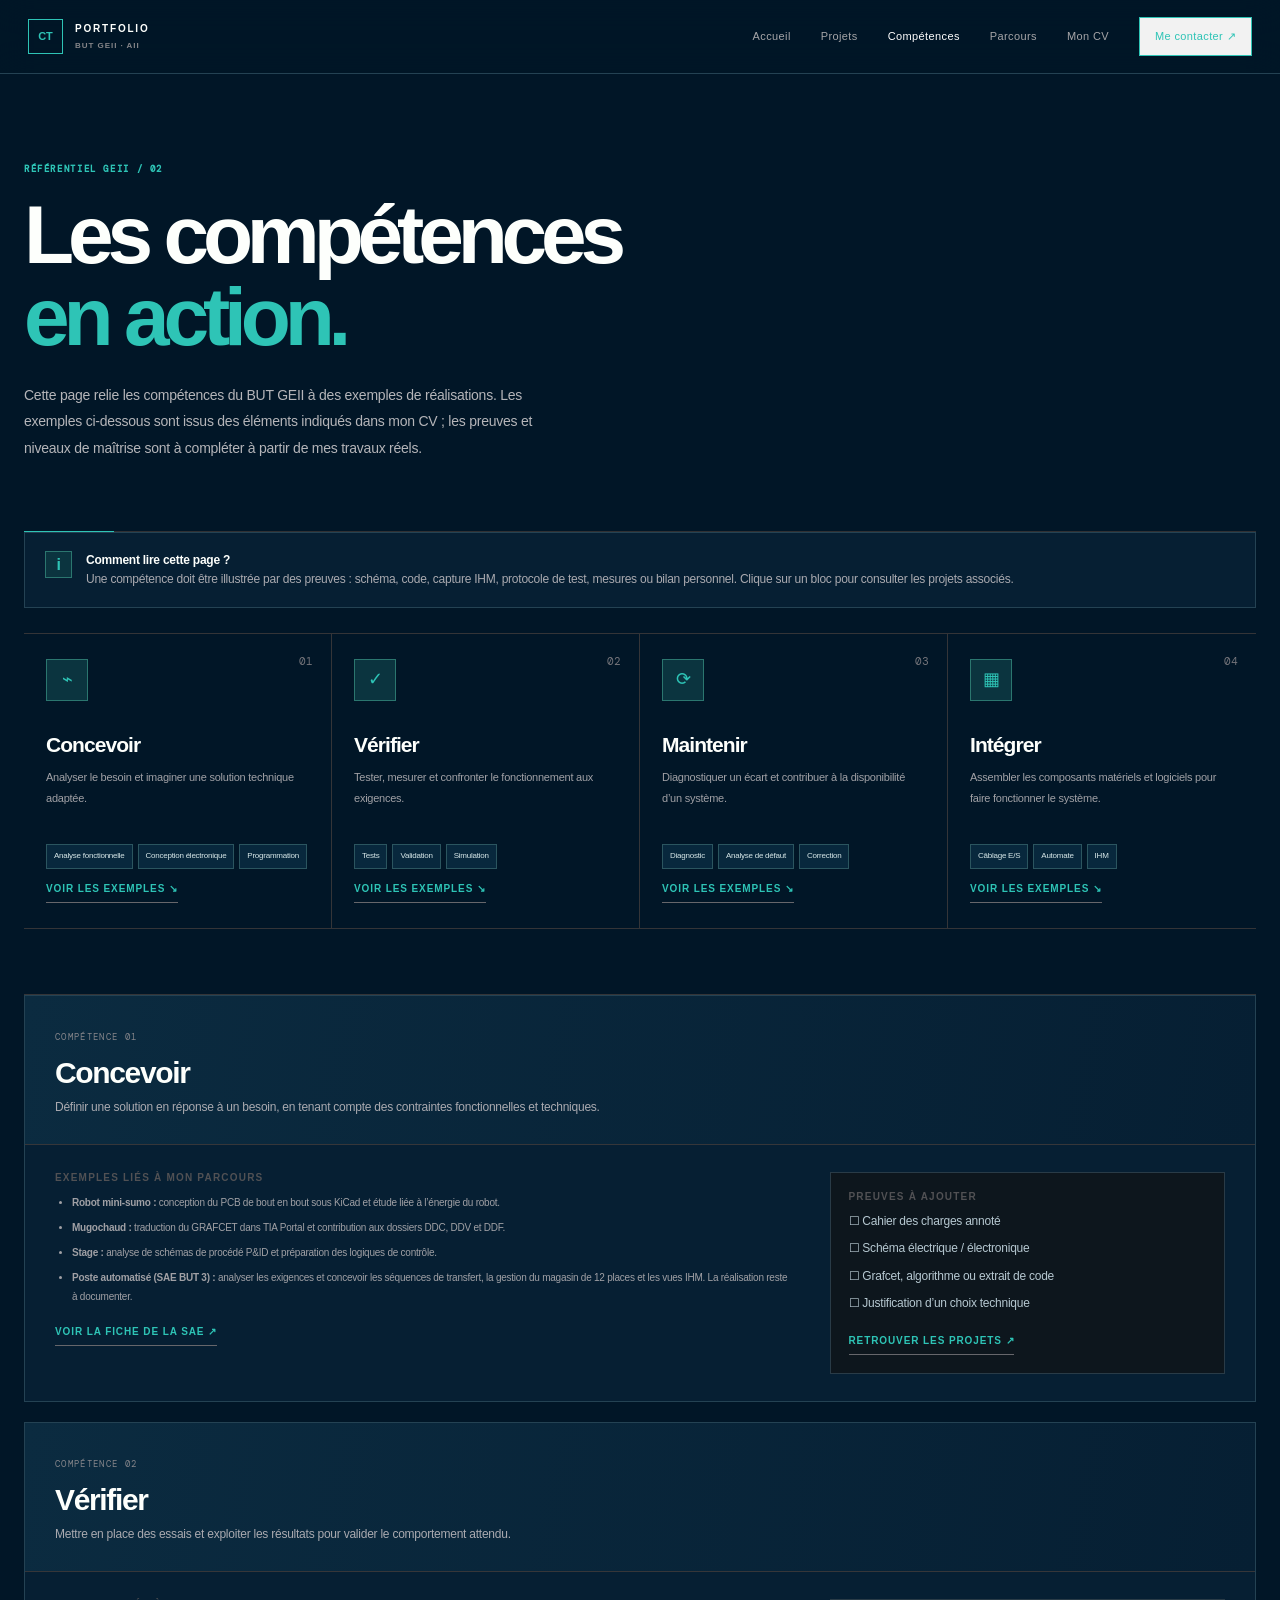
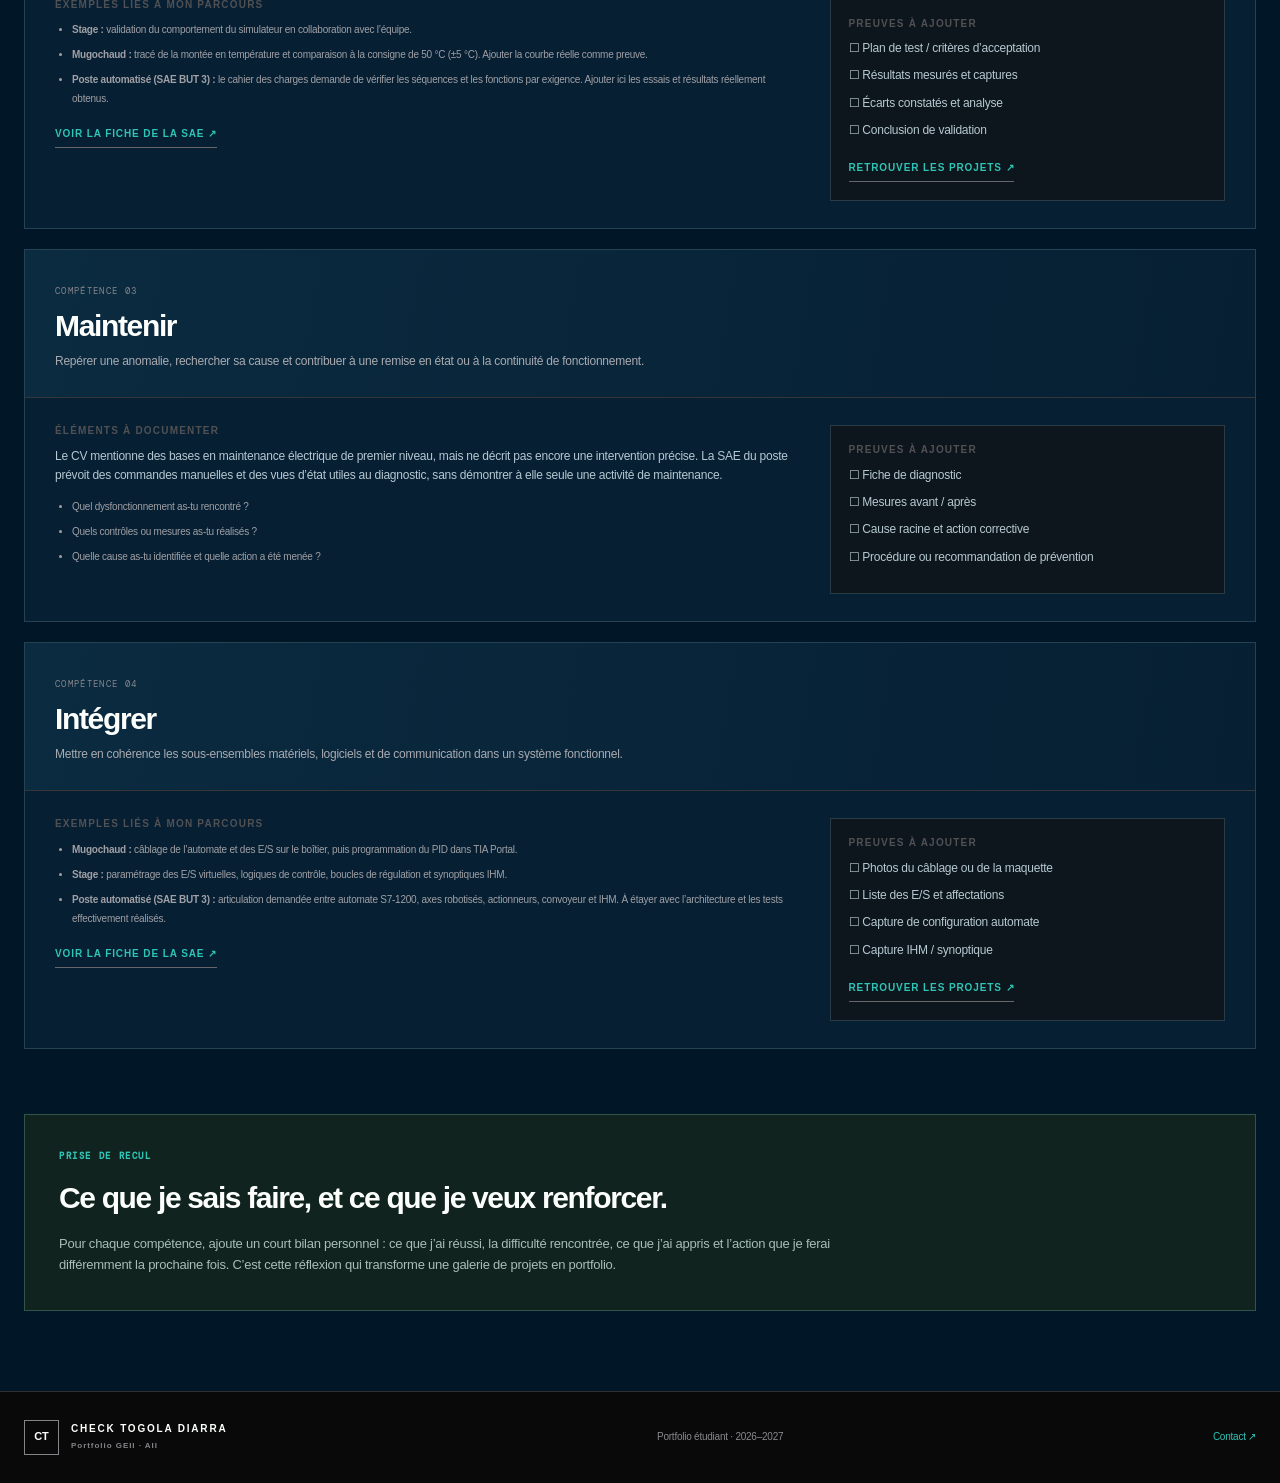
==== competences.html @ 46f139a8 "Add files via upload" ====
<!doctype html>
<html lang="fr">
<head><meta charset="utf-8"><meta name="viewport" content="width=device-width, initial-scale=1"><meta name="description" content="Compétences GEII : concevoir, vérifier, maintenir et intégrer."><title>Compétences — Check Togola Diarra</title><link rel="stylesheet" href="css/style.css"></head>
<body><a class="skip-link" href="#main-content">Aller au contenu</a>
<header class="site-header"><a class="brand" href="index.html"><span class="brand-mark">CT</span><span>PORTFOLIO<span class="brand-sub">BUT GEII · AII</span></span></a><button class="menu-toggle" aria-label="Ouvrir le menu" aria-expanded="false">☰</button><nav class="nav"><a href="index.html">Accueil</a><a href="projets.html">Projets</a><a class="active" href="competences.html">Compétences</a><a href="parcours.html">Parcours</a><a href="cv.html">Mon CV</a><a href="contact.html" class="nav-cta">Me contacter ↗</a></nav></header>
<main id="main-content">
<section class="page-hero container"><p class="eyebrow">Référentiel GEII / 02</p><h1>Les compétences<br><span class="accent">en action.</span></h1><p class="hero-lead narrow">Cette page relie les compétences du BUT GEII à des exemples de réalisations. Les exemples ci-dessous sont issus des éléments indiqués dans mon CV ; les preuves et niveaux de maîtrise sont à compléter à partir de mes travaux réels.</p></section>
<section class="container competence-intro"><div class="note-card"><span class="note-icon">i</span><p><strong>Comment lire cette page ?</strong><br>Une compétence doit être illustrée par des preuves : schéma, code, capture IHM, protocole de test, mesures ou bilan personnel. Clique sur un bloc pour consulter les projets associés.</p></div></section>
<section class="container competence-grid">
  <a class="competence-card" href="#concevoir"><div class="competence-number">01</div><div class="competence-symbol">⌁</div><h2>Concevoir</h2><p>Analyser le besoin et imaginer une solution technique adaptée.</p><div class="competence-tags"><span>Analyse fonctionnelle</span><span>Conception électronique</span><span>Programmation</span></div><span class="card-link">Voir les exemples ↘</span></a>
  <a class="competence-card" href="#verifier"><div class="competence-number">02</div><div class="competence-symbol">✓</div><h2>Vérifier</h2><p>Tester, mesurer et confronter le fonctionnement aux exigences.</p><div class="competence-tags"><span>Tests</span><span>Validation</span><span>Simulation</span></div><span class="card-link">Voir les exemples ↘</span></a>
  <a class="competence-card" href="#maintenir"><div class="competence-number">03</div><div class="competence-symbol">⟳</div><h2>Maintenir</h2><p>Diagnostiquer un écart et contribuer à la disponibilité d’un système.</p><div class="competence-tags"><span>Diagnostic</span><span>Analyse de défaut</span><span>Correction</span></div><span class="card-link">Voir les exemples ↘</span></a>
  <a class="competence-card" href="#integrer"><div class="competence-number">04</div><div class="competence-symbol">▦</div><h2>Intégrer</h2><p>Assembler les composants matériels et logiciels pour faire fonctionner le système.</p><div class="competence-tags"><span>Câblage E/S</span><span>Automate</span><span>IHM</span></div><span class="card-link">Voir les exemples ↘</span></a>
</section>
<section class="container competency-details">
  <article class="competency-detail" id="concevoir"><div class="detail-head"><span class="detail-index">COMPÉTENCE 01</span><h2>Concevoir</h2><p>Définir une solution en réponse à un besoin, en tenant compte des contraintes fonctionnelles et techniques.</p></div><div class="detail-body"><div><h3>Exemples liés à mon parcours</h3><ul><li><strong>Robot mini-sumo :</strong> conception du PCB de bout en bout sous KiCad et étude liée à l’énergie du robot.</li><li><strong>Mugochaud :</strong> traduction du GRAFCET dans TIA Portal et contribution aux dossiers DDC, DDV et DDF.</li><li><strong>Stage :</strong> analyse de schémas de procédé P&amp;ID et préparation des logiques de contrôle.</li><li><strong>Poste automatisé (SAE BUT 3) :</strong> analyser les exigences et concevoir les séquences de transfert, la gestion du magasin de 12 places et les vues IHM. La réalisation reste à documenter.</li></ul><a href="projet-poste-chargement.html" class="text-link">Voir la fiche de la SAE ↗</a></div><div class="evidence-box"><h3>Preuves à ajouter</h3><p>☐ Cahier des charges annoté</p><p>☐ Schéma électrique / électronique</p><p>☐ Grafcet, algorithme ou extrait de code</p><p>☐ Justification d’un choix technique</p><a href="projets.html" class="text-link">Retrouver les projets ↗</a></div></div></article>
  <article class="competency-detail" id="verifier"><div class="detail-head"><span class="detail-index">COMPÉTENCE 02</span><h2>Vérifier</h2><p>Mettre en place des essais et exploiter les résultats pour valider le comportement attendu.</p></div><div class="detail-body"><div><h3>Exemples liés à mon parcours</h3><ul><li><strong>Stage :</strong> validation du comportement du simulateur en collaboration avec l’équipe.</li><li><strong>Mugochaud :</strong> tracé de la montée en température et comparaison à la consigne de 50 °C (±5 °C). Ajouter la courbe réelle comme preuve.</li><li><strong>Poste automatisé (SAE BUT 3) :</strong> le cahier des charges demande de vérifier les séquences et les fonctions par exigence. Ajouter ici les essais et résultats réellement obtenus.</li></ul><a href="projet-poste-chargement.html" class="text-link">Voir la fiche de la SAE ↗</a></div><div class="evidence-box"><h3>Preuves à ajouter</h3><p>☐ Plan de test / critères d’acceptation</p><p>☐ Résultats mesurés et captures</p><p>☐ Écarts constatés et analyse</p><p>☐ Conclusion de validation</p><a href="projets.html" class="text-link">Retrouver les projets ↗</a></div></div></article>
  <article class="competency-detail" id="maintenir"><div class="detail-head"><span class="detail-index">COMPÉTENCE 03</span><h2>Maintenir</h2><p>Repérer une anomalie, rechercher sa cause et contribuer à une remise en état ou à la continuité de fonctionnement.</p></div><div class="detail-body"><div><h3>Éléments à documenter</h3><p>Le CV mentionne des bases en maintenance électrique de premier niveau, mais ne décrit pas encore une intervention précise. La SAE du poste prévoit des commandes manuelles et des vues d’état utiles au diagnostic, sans démontrer à elle seule une activité de maintenance.</p><ul><li>Quel dysfonctionnement as-tu rencontré ?</li><li>Quels contrôles ou mesures as-tu réalisés ?</li><li>Quelle cause as-tu identifiée et quelle action a été menée ?</li></ul></div><div class="evidence-box"><h3>Preuves à ajouter</h3><p>☐ Fiche de diagnostic</p><p>☐ Mesures avant / après</p><p>☐ Cause racine et action corrective</p><p>☐ Procédure ou recommandation de prévention</p></div></div></article>
  <article class="competency-detail" id="integrer"><div class="detail-head"><span class="detail-index">COMPÉTENCE 04</span><h2>Intégrer</h2><p>Mettre en cohérence les sous-ensembles matériels, logiciels et de communication dans un système fonctionnel.</p></div><div class="detail-body"><div><h3>Exemples liés à mon parcours</h3><ul><li><strong>Mugochaud :</strong> câblage de l’automate et des E/S sur le boîtier, puis programmation du PID dans TIA Portal.</li><li><strong>Stage :</strong> paramétrage des E/S virtuelles, logiques de contrôle, boucles de régulation et synoptiques IHM.</li><li><strong>Poste automatisé (SAE BUT 3) :</strong> articulation demandée entre automate S7-1200, axes robotisés, actionneurs, convoyeur et IHM. À étayer avec l’architecture et les tests effectivement réalisés.</li></ul><a href="projet-poste-chargement.html" class="text-link">Voir la fiche de la SAE ↗</a></div><div class="evidence-box"><h3>Preuves à ajouter</h3><p>☐ Photos du câblage ou de la maquette</p><p>☐ Liste des E/S et affectations</p><p>☐ Capture de configuration automate</p><p>☐ Capture IHM / synoptique</p><a href="projets.html" class="text-link">Retrouver les projets ↗</a></div></div></article>
</section>
<section class="container reflection-panel"><p class="eyebrow">Prise de recul</p><h2>Ce que je sais faire, et ce que je veux renforcer.</h2><p>Pour chaque compétence, ajoute un court bilan personnel : ce que j’ai réussi, la difficulté rencontrée, ce que j’ai appris et l’action que je ferai différemment la prochaine fois. C’est cette réflexion qui transforme une galerie de projets en portfolio.</p></section>
</main><footer class="site-footer"><div class="container footer-inner"><a class="brand footer-brand" href="index.html"><span class="brand-mark">CT</span><span>CHECK TOGOLA DIARRA<span class="brand-sub">Portfolio GEII · AII</span></span></a><p>Portfolio étudiant · 2026–2027</p><a href="contact.html">Contact ↗</a></div></footer><script src="js/main.js"></script>
</body></html>
---- css/style.css ----
@import url('https://fonts.googleapis.com/css2?family=DM+Mono:wght@400;500&family=Manrope:wght@400;500;600;700;800&display=swap');
:root{--bg:#0b1118;--panel:#111b25;--panel2:#15222e;--text:#edf3f7;--muted:#9aabb8;--line:#253543;--accent:#7df0c5;--blue:#7db8ff;--max:1160px;--radius:18px}
*{box-sizing:border-box}html{scroll-behavior:smooth;scroll-padding-top:100px}body{margin:0;background:var(--bg);color:var(--text);font-family:Manrope,Arial,sans-serif;line-height:1.65}a{color:inherit;text-decoration:none}img{max-width:100%;display:block}p{margin-top:0}.container{width:min(var(--max),calc(100% - 48px));margin-inline:auto}.site-header{height:82px;padding:0 max(24px,calc((100% - var(--max))/2));display:flex;align-items:center;justify-content:space-between;border-bottom:1px solid rgba(157,184,202,.14);position:sticky;top:0;background:rgba(11,17,24,.9);backdrop-filter:blur(18px);z-index:10}.brand{display:flex;gap:11px;align-items:center;font-size:12px;letter-spacing:.15em;font-weight:800}.brand-mark{display:grid;place-items:center;width:39px;height:39px;border:1px solid var(--accent);color:var(--accent);font-size:13px;letter-spacing:0;border-radius:10px}.brand-sub{display:block;font-size:9px;color:var(--muted);letter-spacing:.1em;margin-top:3px;font-weight:600}.nav{display:flex;align-items:center;gap:28px;font-size:12px;color:var(--muted);font-weight:700}.nav a{transition:color .2s}.nav a:hover,.nav a.active{color:var(--text)}.nav .nav-cta{color:var(--accent);border:1px solid #326b5a;padding:10px 14px;border-radius:8px}.menu-toggle{display:none;background:none;border:1px solid var(--line);color:var(--text);font-size:22px;border-radius:8px;padding:5px 10px}.hero{display:grid;grid-template-columns:1.08fr .92fr;gap:60px;align-items:center;padding-top:100px;padding-bottom:100px;min-height:610px}.eyebrow{font-family:'DM Mono',monospace;color:var(--accent);font-size:10px;text-transform:uppercase;letter-spacing:.14em;margin:0 0 18px}.status-dot{display:inline-block;width:7px;height:7px;background:var(--accent);border-radius:50%;margin-right:8px;box-shadow:0 0 12px #7df0c588}h1,h2,h3,h4{line-height:1.16;margin-top:0;letter-spacing:-.04em}h1{font-size:clamp(42px,5.6vw,70px);font-weight:800;letter-spacing:-.065em;margin-bottom:25px}h2{font-size:clamp(28px,3vw,42px);margin-bottom:18px}h3{font-size:22px;margin-bottom:12px}.accent{color:var(--accent)}.hero-lead{font-size:15px;line-height:1.9;color:#b4c2cc;max-width:590px}.hero-actions{display:flex;gap:12px;flex-wrap:wrap;margin:30px 0 43px}.button{display:inline-flex;align-items:center;gap:20px;padding:13px 17px;border-radius:8px;font-size:12px;font-weight:800;transition:transform .2s,background .2s}.button:hover{transform:translateY(-2px)}.button-primary{background:var(--accent);color:#0a1714}.button-primary:hover{background:#a0f8d8}.button-quiet{border:1px solid var(--line);color:var(--text)}.hero-facts{display:flex;gap:35px}.hero-facts div{display:flex;flex-direction:column;gap:4px}.hero-facts strong{font-size:13px}.hero-facts span{font-size:10px;color:var(--muted)}.hero-visual{height:400px;position:relative;display:grid;place-items:center;isolation:isolate}.visual-grid{position:absolute;inset:0;background-image:linear-gradient(#28405250 1px,transparent 1px),linear-gradient(90deg,#28405250 1px,transparent 1px);background-size:28px 28px;mask-image:radial-gradient(ellipse,black 20%,transparent 72%);z-index:-2}.terminal-card{width:min(370px,90%);background:#0d161e;border:1px solid #344a57;border-radius:13px;box-shadow:0 25px 70px #0008;overflow:hidden;transform:rotate(-3deg)}.terminal-top{height:42px;border-bottom:1px solid #263742;display:flex;align-items:center;gap:6px;padding:0 14px}.terminal-top>span{width:7px;height:7px;border-radius:50%;background:#526472}.terminal-top>span:first-child{background:#f18c84}.terminal-top>span:nth-child(2){background:#e7c66f}.terminal-top>span:nth-child(3){background:#7df0c5}.terminal-top small{margin-left:auto;font:10px 'DM Mono',monospace;color:#8497a5}.terminal-body{padding:23px 24px;font:12px 'DM Mono',monospace;color:#c4d2db}.terminal-body p{margin:0 0 15px}.terminal-muted{color:#5e7788}.terminal-green{color:var(--accent)}.terminal-blue{color:var(--blue)}.terminal-line{display:flex;justify-content:space-between;border-top:1px solid #22323e;padding-top:12px;margin-top:13px;color:#8093a1}.terminal-line strong{color:#e6f1f5}.terminal-progress{height:4px;background:#25333c;margin-top:18px;border-radius:10px;overflow:hidden}.terminal-progress i{display:block;width:73%;height:100%;background:var(--accent)}.floating-chip{position:absolute;background:#14232d;border:1px solid #355160;padding:10px 14px;border-radius:9px;font-size:11px;font-weight:800;box-shadow:0 10px 35px #0005}.chip-one{left:0;top:90px;color:var(--accent)}.chip-two{right:-10px;bottom:78px;color:var(--blue)}.hero-orbit{position:absolute;border:1px solid #24423f;border-radius:50%;z-index:-1}.orbit-one{width:350px;height:350px}.orbit-two{width:420px;height:420px;border-color:#1a2d3c}.section{padding-top:50px;padding-bottom:100px}.section-heading{display:flex;justify-content:space-between;gap:50px;align-items:end;margin-bottom:35px}.section-heading h2{max-width:580px;margin-bottom:0}.section-heading>p{max-width:340px;font-size:13px;color:var(--muted);margin-bottom:3px}.feature-grid{display:grid;grid-template-columns:repeat(3,1fr);gap:16px}.feature-card,.competence-card{display:block;background:var(--panel);border:1px solid var(--line);border-radius:var(--radius);padding:27px;transition:transform .25s,border-color .25s}.feature-card:hover,.competence-card:hover{transform:translateY(-5px);border-color:#4a8978}.feature-icon,.competence-symbol{width:45px;height:45px;border-radius:12px;display:grid;place-items:center;background:#17332f;color:var(--accent);font-size:22px;margin-bottom:26px}.card-index,.detail-index{font:10px 'DM Mono',monospace;letter-spacing:.1em;color:#7d919f}.feature-card h3{margin:13px 0 10px}.feature-card p,.competence-card p{font-size:12px;color:var(--muted);min-height:62px}.card-link,.text-link{display:inline-block;color:var(--accent);font-size:11px;font-weight:800;margin-top:12px}.statement-band{border-block:1px solid var(--line);background:linear-gradient(110deg,#101d25,#0d171e);padding:70px 0}.statement-inner h2{font-size:clamp(28px,4vw,46px)}.statement-inner>p:last-child{max-width:610px;color:var(--muted);font-size:13px}.site-footer{border-top:1px solid var(--line);padding:25px 0}.footer-inner{display:flex;align-items:center;justify-content:space-between;gap:20px}.footer-inner>p,.footer-inner>a:last-child{font-size:11px;color:var(--muted);margin:0}.footer-inner>a:last-child{color:var(--accent)}.page-hero{padding-top:80px;padding-bottom:55px}.page-hero h1{font-size:clamp(44px,6vw,68px)}.narrow{max-width:710px}.project-list{display:grid;gap:20px;padding-bottom:80px}.project-card{display:grid;grid-template-columns:.8fr 1.2fr;background:var(--panel);border:1px solid var(--line);border-radius:var(--radius);overflow:hidden}.project-image{min-height:330px;position:relative;display:grid;place-items:center;overflow:hidden;background:#12212a}.project-image img{width:100%;height:100%;position:absolute;inset:0;object-fit:cover;opacity:.95}.image-label{position:absolute;bottom:18px;left:18px;background:#0b1118dd;border:1px solid #415461;border-radius:6px;padding:7px 10px;font:9px 'DM Mono',monospace;letter-spacing:.08em}.project-content{padding:29px 32px}.project-meta{display:flex;gap:7px;flex-wrap:wrap;margin-bottom:16px}.tag,.skill-pills span{border:1px solid #30434f;color:#a9bac5;border-radius:5px;padding:5px 8px;font-size:9px}.project-content h2{font-size:28px;margin-bottom:12px}.project-intro{font-size:12px;color:#b4c2cc;line-height:1.8}.project-columns{display:grid;grid-template-columns:1fr 1fr;gap:22px;margin-top:22px}.project-columns h4,.evidence-box h3,.detail-body h3{font-size:12px;letter-spacing:0;margin-bottom:10px}.project-columns ul,.detail-body ul{padding-left:17px;margin:0;color:var(--muted);font-size:11px;line-height:1.9}.project-footer{display:flex;align-items:center;justify-content:space-between;gap:15px;border-top:1px solid var(--line);padding-top:17px;margin-top:20px}.skill-pills{display:flex;gap:5px;flex-wrap:wrap}.skill-pills span{color:var(--accent);border-color:#2d5e51}.small-note{font-size:10px;color:#7f929e;margin-top:13px}.add-project{display:flex;align-items:center;justify-content:space-between;gap:25px;padding:32px;margin-bottom:80px;background:#101e27;border:1px solid var(--line);border-radius:var(--radius)}.add-project h2{font-size:25px;margin-bottom:9px}.add-project p:last-child{font-size:12px;color:var(--muted);max-width:580px;margin:0}.competence-intro{padding-bottom:25px}.note-card{display:flex;gap:14px;align-items:flex-start;background:#101d25;border:1px solid #29423f;border-radius:12px;padding:18px 20px}.note-icon{display:grid;place-items:center;flex:0 0 27px;height:27px;border-radius:50%;background:#1b3832;color:var(--accent);font-weight:800}.note-card p{font-size:12px;color:var(--muted);margin:0}.note-card strong{color:var(--text)}.competence-grid{display:grid;grid-template-columns:repeat(4,1fr);gap:13px;padding-bottom:65px}.competence-card{position:relative;padding:22px}.competence-number{position:absolute;right:18px;top:20px;color:#526674;font:11px 'DM Mono',monospace}.competence-symbol{font-size:24px;margin-bottom:20px}.competence-card h2{font-size:23px;margin-bottom:10px}.competence-card p{min-height:76px}.competence-tags{display:flex;flex-wrap:wrap;gap:5px}.competence-tags span{font-size:9px;color:#a8b9c4;background:#1a2933;padding:5px 7px;border-radius:4px}.competency-details{display:grid;gap:18px;padding-bottom:65px}.competency-detail{border:1px solid var(--line);background:var(--panel);border-radius:var(--radius);overflow:hidden}.detail-head{padding:26px 30px;border-bottom:1px solid var(--line);background:linear-gradient(100deg,#14242d,#111b25)}.detail-head h2{font-size:30px;margin:8px 0}.detail-head p{font-size:12px;color:var(--muted);margin:0;max-width:680px}.detail-body{padding:27px 30px;display:grid;grid-template-columns:1.3fr .7fr;gap:40px}.detail-body>div>p{font-size:12px;color:var(--muted)}.detail-body li{margin-bottom:6px}.evidence-box{background:#0d161d;border:1px solid #293b47;border-radius:10px;padding:18px}.evidence-box p{font-size:11px;color:var(--muted);margin:8px 0}.reflection-panel{border:1px solid #315448;background:#10231f;border-radius:var(--radius);padding:34px;margin-bottom:80px}.reflection-panel h2{font-size:30px}.reflection-panel p:last-child{color:#a9bdb7;font-size:13px;max-width:800px;margin:0}.timeline-section{padding:10px 0 90px}.timeline{border-left:1px solid #335449;margin:25px 0 0 8px;padding-left:28px;display:grid;gap:32px}.timeline-item{position:relative;display:grid;grid-template-columns:150px 1fr;gap:25px}.timeline-item:before{content:'';position:absolute;left:-34px;top:6px;width:10px;height:10px;border-radius:50%;background:var(--accent);box-shadow:0 0 0 5px #15342d}.timeline-date{font:11px 'DM Mono',monospace;color:var(--accent)}.timeline-item h2{font-size:20px;margin-bottom:8px}.timeline-item p{font-size:12px;color:#b4c2cc;margin-bottom:5px}.timeline-item .muted{color:var(--muted)}.section-tint{background:#0f1921;border-block:1px solid var(--line);padding:70px 0}.experience-grid{display:grid;grid-template-columns:1.3fr .7fr;gap:20px}.experience-main,.experience-side{border:1px solid var(--line);background:var(--panel);border-radius:var(--radius);padding:27px}.experience-main h3,.experience-side h3{font-size:18px}.check-list{list-style:none;padding:0;margin:0}.check-list li{position:relative;padding-left:23px;margin:13px 0;color:var(--muted);font-size:12px}.check-list li:before{content:'✓';position:absolute;left:0;color:var(--accent)}.big-mark{font-size:38px;font-weight:800;color:var(--accent);letter-spacing:-.07em}.experience-side p{font-size:12px;color:var(--muted)}.tools-section{padding-top:75px;padding-bottom:90px}.tools-section h2{margin-bottom:30px}.tool-grid{display:grid;grid-template-columns:repeat(4,1fr);gap:12px}.tool-grid>div{border:1px solid var(--line);background:var(--panel);border-radius:12px;padding:20px}.tool-grid h3{font-size:14px}.tool-grid p{font-size:11px;color:var(--muted);margin:0}.language-row{display:flex;flex-wrap:wrap;gap:24px;border-top:1px solid var(--line);margin-top:30px;padding-top:20px;font-size:11px;color:var(--muted)}.language-row b{color:var(--text)}.contact-layout{display:grid;grid-template-columns:1fr 1fr;gap:20px;padding-bottom:100px}.contact-card,.contact-note{background:var(--panel);border:1px solid var(--line);border-radius:var(--radius);padding:30px}.contact-card h2,.contact-note h2{font-size:28px}.contact-line{display:flex;align-items:center;gap:15px;border-top:1px solid var(--line);padding:18px 0}.contact-line>span{width:36px;height:36px;display:grid;place-items:center;background:#19352f;border-radius:9px;color:var(--accent)}.contact-line div{display:flex;flex-direction:column;gap:4px;flex:1}.contact-line small{font-size:10px;color:var(--muted)}.contact-line strong{font-size:12px;overflow-wrap:anywhere}.contact-line>b{color:var(--accent)}.contact-note{background:linear-gradient(140deg,#132b28,#111b25)}.contact-note>p{font-size:12px;color:var(--muted)}.contact-note .button{margin-top:16px}
@media(max-width:900px){.hero{gap:25px}.competence-grid{grid-template-columns:repeat(2,1fr)}.project-card{grid-template-columns:1fr}.project-image{min-height:270px}.project-image img{position:absolute}.project-content{padding:25px}.tool-grid{grid-template-columns:repeat(2,1fr)}.nav{gap:16px}.detail-body{gap:20px}}
@media(max-width:650px){.container{width:min(100% - 32px,var(--max))}.site-header{height:70px;padding:0 16px}.menu-toggle{display:block}.nav{display:none;position:absolute;left:0;right:0;top:69px;padding:20px 16px;background:#0c141c;border-bottom:1px solid var(--line);flex-direction:column;align-items:stretch;gap:0}.nav.open{display:flex}.nav a{padding:13px 5px}.nav .nav-cta{margin-top:8px;text-align:center}.hero{grid-template-columns:1fr;padding-top:65px;padding-bottom:65px;gap:15px}.hero-visual{height:330px;margin-top:10px}.hero-facts{gap:20px;flex-wrap:wrap}.hero-facts strong{font-size:12px}.hero-facts span{font-size:9px}.section{padding-top:25px;padding-bottom:65px}.section-heading{display:block}.section-heading>p{margin-top:18px}.feature-grid{grid-template-columns:1fr}.feature-card p{min-height:0}.statement-band{padding:50px 0}.page-hero{padding-top:60px;padding-bottom:35px}.project-columns,.detail-body,.experience-grid,.contact-layout{grid-template-columns:1fr}.project-columns{gap:16px}.project-footer{align-items:flex-start;flex-direction:column}.add-project{align-items:flex-start;flex-direction:column;padding:24px;margin-bottom:55px}.competence-grid{grid-template-columns:1fr 1fr;gap:9px}.competence-card{padding:16px}.competence-card h2{font-size:20px}.competence-card p{font-size:11px;min-height:100px}.competence-tags span{font-size:8px}.detail-head,.detail-body{padding:22px}.timeline-item{grid-template-columns:1fr;gap:8px}.timeline{padding-left:22px}.timeline-item:before{left:-28px}.tool-grid{grid-template-columns:1fr 1fr}.footer-inner{align-items:flex-start;flex-wrap:wrap}.footer-inner>p{order:3;width:100%}.contact-card,.contact-note{padding:23px}}
@media(max-width:390px){.competence-grid,.tool-grid{grid-template-columns:1fr}.competence-card p{min-height:0}.hero-actions{align-items:stretch;flex-direction:column}.hero-actions .button{justify-content:space-between}.floating-chip{font-size:9px}.chip-two{right:0}.hero-orbit.orbit-two{width:340px;height:340px}}

.detail-layout{display:grid;grid-template-columns:minmax(0,1fr) 280px;gap:25px;padding-bottom:90px;align-items:start}.detail-cover{border:1px solid var(--line);border-radius:var(--radius);overflow:hidden;background:#12212a;margin-bottom:24px}.detail-cover img{width:100%;max-height:380px;object-fit:cover}.detail-section{padding:26px 0;border-bottom:1px solid var(--line)}.detail-section h2{font-size:24px}.detail-section p,.detail-section li{font-size:12px;color:var(--muted);line-height:1.9}.detail-section strong{color:var(--text)}.detail-section ol{padding-left:20px}.detail-aside{position:sticky;top:105px;background:var(--panel);border:1px solid var(--line);border-radius:var(--radius);padding:23px}.detail-aside h3{font-size:20px}.detail-aside>p:not(.eyebrow){font-size:11px;color:var(--muted)}.aside-line{border-top:1px solid var(--line);padding:13px 0;display:flex;flex-direction:column;gap:5px}.aside-line small{font-size:10px;color:var(--muted)}.aside-line strong{font-size:11px}.detail-aside .button{width:100%;justify-content:space-between;margin-top:14px}.evidence-gallery{display:grid;grid-template-columns:1fr 1fr;gap:12px}.evidence-gallery figure{margin:0;border:1px solid var(--line);border-radius:10px;overflow:hidden;background:#0d161d}.evidence-gallery img{width:100%;height:170px;object-fit:cover}.evidence-gallery figcaption{padding:10px;font-size:10px;color:var(--muted)}.evidence-placeholder{height:170px;display:grid;place-items:center;background:repeating-linear-gradient(135deg,#13222c,#13222c 10px,#172a35 10px,#172a35 20px);font:12px 'DM Mono',monospace;color:var(--accent)}.skill-detail-list{display:grid;gap:10px}.skill-detail-list>div{border:1px solid var(--line);border-radius:9px;padding:14px}.skill-detail-list b{font-size:12px;color:var(--accent)}.skill-detail-list p{margin:5px 0 0}.detail-section .evidence-gallery p{margin-bottom:0}
@media(max-width:800px){.detail-layout{grid-template-columns:1fr}.detail-aside{position:static;order:-1}.detail-aside .button{width:auto}.detail-cover img{max-height:280px}}
@media(max-width:500px){.evidence-gallery{grid-template-columns:1fr}.evidence-gallery img,.evidence-placeholder{height:190px}}

/* --- Direction artistique épurée, inspirée des interfaces Apple --- */
:root{--bg:#f5f5f7;--panel:#ffffff;--panel2:#f0f0f2;--text:#1d1d1f;--muted:#6e6e73;--line:#d2d2d7;--accent:#06c;--blue:#0071e3;--max:1120px;--radius:22px}
html{scroll-padding-top:86px}body{background:var(--bg);color:var(--text);font-family:-apple-system,BlinkMacSystemFont,"SF Pro Display","Segoe UI",sans-serif;line-height:1.55;letter-spacing:-.012em}::selection{background:#cce4ff;color:#1d1d1f}.site-header{height:68px;padding:0 max(24px,calc((100% - var(--max))/2));background:rgba(250,250,252,.82);border-bottom:1px solid rgba(0,0,0,.08);backdrop-filter:saturate(180%) blur(20px)}.brand{gap:10px;font-size:11px;letter-spacing:.04em}.brand-mark{width:34px;height:34px;border:0;border-radius:50%;background:#1d1d1f;color:#fff;font-size:11px}.brand-sub{font-size:9px;color:#6e6e73;letter-spacing:.02em}.nav{gap:26px;font-size:12px;color:#515154;font-weight:500}.nav a:hover,.nav a.active{color:#000}.nav .nav-cta{color:#fff;background:#0071e3;border:0;border-radius:999px;padding:9px 15px}.menu-toggle{border-color:#d2d2d7;color:#1d1d1f}.hero{min-height:620px;padding-top:90px;padding-bottom:85px;gap:42px}.eyebrow{font-family:inherit;color:#6e6e73;font-size:11px;font-weight:600;letter-spacing:.02em;text-transform:none}.status-dot{background:#30a46c;box-shadow:none}h1,h2,h3,h4{letter-spacing:-.045em}h1{font-size:clamp(44px,6vw,76px);font-weight:700;line-height:1.04;letter-spacing:-.065em}.accent{color:#0071e3}.hero-lead{font-size:17px;line-height:1.65;color:#515154}.button{border-radius:999px;padding:13px 19px;font-size:13px;font-weight:600}.button-primary{background:#0071e3;color:#fff}.button-primary:hover{background:#0077ed}.button-quiet{border:1px solid #d2d2d7;background:rgba(255,255,255,.6);color:#1d1d1f}.hero-facts{gap:30px}.hero-facts strong{font-size:14px}.hero-facts span{font-size:11px;color:#6e6e73}.hero-visual{height:390px}.visual-grid{opacity:.25;background-image:linear-gradient(#b8c5d5 1px,transparent 1px),linear-gradient(90deg,#b8c5d5 1px,transparent 1px)}.terminal-card{background:#fff;border:1px solid rgba(0,0,0,.08);border-radius:18px;box-shadow:0 24px 70px rgba(0,0,0,.10);transform:rotate(-2deg)}.terminal-top{border-color:#e5e5ea}.terminal-top>span{background:#c7c7cc}.terminal-top>span:first-child{background:#ff5f57}.terminal-top>span:nth-child(2){background:#febc2e}.terminal-top>span:nth-child(3){background:#28c840}.terminal-top small{color:#86868b}.terminal-body{color:#3a3a3c}.terminal-muted{color:#86868b}.terminal-green{color:#16834a}.terminal-blue{color:#0071e3}.terminal-line{border-color:#e5e5ea;color:#6e6e73}.terminal-line strong{color:#1d1d1f}.terminal-progress{background:#e5e5ea}.terminal-progress i{background:#0071e3}.floating-chip{background:rgba(255,255,255,.92);border:1px solid rgba(0,0,0,.08);border-radius:999px;color:#1d1d1f!important;box-shadow:0 8px 30px rgba(0,0,0,.08);font-size:11px}.chip-one{top:72px}.hero-orbit{border-color:#dfe6ed}.orbit-two{border-color:#e6e6eb}.section{padding-top:55px;padding-bottom:90px}.section-heading{margin-bottom:30px}.section-heading>p{font-size:14px;color:#6e6e73;line-height:1.7}.feature-grid{gap:18px}.feature-card,.competence-card{background:#fff;border:1px solid rgba(0,0,0,.07);border-radius:22px;padding:28px;box-shadow:0 3px 12px rgba(0,0,0,.025);transition:transform .25s,box-shadow .25s}.feature-card:hover,.competence-card:hover{transform:translateY(-4px);border-color:rgba(0,113,227,.25);box-shadow:0 12px 32px rgba(0,0,0,.07)}.feature-icon,.competence-symbol{background:#eef5ff;color:#0071e3;border-radius:14px}.card-index,.detail-index{color:#86868b}.feature-card p,.competence-card p{color:#6e6e73;font-size:13px;line-height:1.7}.card-link,.text-link{color:#0071e3;font-size:12px}.statement-band{background:#fff;border-block:1px solid #e5e5ea;padding:75px 0}.statement-inner h2{font-size:clamp(30px,4vw,48px)}.statement-inner>p:last-child{color:#6e6e73;font-size:14px;line-height:1.7}.site-footer{background:#f5f5f7;border-color:#d2d2d7;padding:26px 0}.footer-inner>p,.footer-inner>a:last-child{color:#6e6e73}.footer-inner>a:last-child{color:#0071e3}.page-hero{padding-top:75px;padding-bottom:45px}.page-hero h1{font-size:clamp(42px,6vw,68px)}.project-list{gap:18px}.project-card{background:#fff;border:1px solid rgba(0,0,0,.07);border-radius:22px;box-shadow:0 4px 18px rgba(0,0,0,.03)}.project-image{background:#eef2f6}.image-label{background:rgba(255,255,255,.92);color:#1d1d1f;border:1px solid rgba(0,0,0,.08);border-radius:999px}.project-content{padding:32px}.project-intro{color:#515154;font-size:13px}.project-columns ul,.detail-body ul{color:#6e6e73;font-size:12px}.project-footer{border-color:#e5e5ea}.tag,.skill-pills span{border:1px solid #d2d2d7;color:#515154;border-radius:999px;padding:5px 10px;font-size:10px}.skill-pills span{color:#005bb5;background:#f1f7ff;border-color:#d5e7ff}.add-project{background:#fff;border-color:#e5e5ea;border-radius:22px}.add-project p:last-child{color:#6e6e73;font-size:13px}.note-card{background:#fff;border:1px solid #e5e5ea;border-radius:16px}.note-icon{background:#eef5ff;color:#0071e3}.note-card p{color:#6e6e73}.competence-grid{gap:16px}.competence-card{padding:24px}.competence-number{color:#86868b}.competence-tags span{background:#f5f5f7;color:#515154;border-radius:999px}.competency-detail{background:#fff;border-color:#e5e5ea;border-radius:22px}.detail-head{background:#f8f8fa;border-color:#e5e5ea}.detail-head p{color:#6e6e73}.detail-body{color:#515154}.detail-body p{color:#6e6e73}.timeline{border-color:#d2d2d7}.timeline-item:before{background:#0071e3;box-shadow:0 0 0 4px #e6f1ff}.tool-card,.contact-card,.contact-note{background:#fff;border-color:#e5e5ea;border-radius:22px}.contact-note{background:#fff}.contact-card p,.contact-note>p{color:#6e6e73}.detail-layout{gap:30px}.detail-cover,.detail-aside{background:#fff;border-color:#e5e5ea;border-radius:22px}.detail-section{border-color:#e5e5ea}.detail-section p,.detail-section li{color:#515154;font-size:13px}.detail-aside>p:not(.eyebrow){color:#6e6e73;font-size:12px}.aside-line{border-color:#e5e5ea}.aside-line small{color:#6e6e73}.aside-line strong{font-size:12px}.evidence-gallery figure{background:#fff;border-color:#e5e5ea;border-radius:14px}.evidence-gallery figcaption{color:#6e6e73;font-size:11px}.evidence-placeholder{background:repeating-linear-gradient(135deg,#f5f5f7,#f5f5f7 10px,#ededf0 10px,#ededf0 20px);color:#0071e3}.skill-detail-list>div{border-color:#e5e5ea;border-radius:14px}.skill-detail-list b{color:#0071e3}.skill-detail-list p{color:#515154}
@media(max-width:650px){.site-header{background:rgba(250,250,252,.94)}.nav{background:#fafafc}.hero{padding-top:55px;padding-bottom:50px}.hero-visual{height:300px}.hero-lead{font-size:16px}.section{padding-bottom:60px}.feature-card,.competence-card{padding:22px}.statement-band{padding:52px 0}.detail-aside{order:0}}

/* ==========================================================
   DIRECTION ARTISTIQUE — BLACK / EDITORIAL, inspirée du visuel
   Noir profond, typographie claire, séparations fines, images
   cadrées et transitions discrètes.
   ========================================================== */
:root{--bg:#0b0b0c;--panel:#111112;--panel2:#171718;--text:#f5f5f5;--muted:#a1a1a6;--line:#303033;--accent:#f5f5f5;--blue:#c9c9ce;--max:1240px;--radius:2px}
html{scroll-padding-top:82px}body{background:var(--bg);color:var(--text);font-family:Arial,Helvetica,sans-serif;letter-spacing:-.015em;line-height:1.6}::selection{background:#eee;color:#080808}a{color:inherit}.site-header{height:74px;background:rgba(10,10,11,.88);border-bottom:1px solid #29292b;backdrop-filter:blur(18px);padding-inline:max(28px,calc((100% - var(--max))/2))}.brand{font-size:10px;letter-spacing:.18em;gap:12px}.brand-mark{width:35px;height:35px;border:1px solid #858589;border-radius:0;background:transparent;color:#fff;font-size:11px}.brand-sub{color:#858589;letter-spacing:.12em;font-size:8px}.nav{font-size:11px;letter-spacing:.035em;gap:30px;color:#a5a5a8}.nav a{transition:color .3s ease}.nav a:hover,.nav a.active{color:#fff}.nav .nav-cta{background:#f2f2f2;color:#090909;border:1px solid #f2f2f2;border-radius:0;padding:10px 15px}.nav .nav-cta:hover{background:#cfcfd2}.menu-toggle{border-radius:0;border-color:#414145}
.hero{min-height:670px;padding-top:95px;padding-bottom:100px;gap:6%;position:relative}.hero:after{content:"";position:absolute;left:0;right:0;bottom:0;height:1px;background:linear-gradient(90deg,transparent,#3a3a3d 12%,#3a3a3d 88%,transparent)}.eyebrow{font-family:'DM Mono',monospace;text-transform:uppercase;font-size:9px;letter-spacing:.18em;color:#a4a4a8}.status-dot{background:#d9d9dc;box-shadow:none;width:6px;height:6px}h1,h2,h3,h4{letter-spacing:-.045em}h1{font-size:clamp(48px,7vw,88px);line-height:.99;font-weight:700;letter-spacing:-.075em}h2{font-weight:600}h3{font-weight:600}.accent{color:#a7a7ab}.hero-lead{font-size:14px;line-height:1.9;color:#b5b5b9;max-width:550px}.button{border-radius:0;padding:13px 17px;font-size:10px;letter-spacing:.04em;text-transform:uppercase;transition:background .3s,color .3s,transform .4s,border-color .3s}.button-primary{background:#f3f3f3;color:#0a0a0a}.button-primary:hover{background:#c8c8cb;transform:translateY(-3px)}.button-quiet{border:1px solid #4a4a4e;background:transparent;color:#eee}.button-quiet:hover{border-color:#eee;background:#eee;color:#080808}.hero-facts{gap:28px}.hero-facts div{border-left:1px solid #414145;padding-left:13px}.hero-facts strong{font-size:12px}.hero-facts span{font-size:9px;color:#8c8c91}.hero-visual{height:430px}.visual-grid{background-image:linear-gradient(#ffffff08 1px,transparent 1px),linear-gradient(90deg,#ffffff08 1px,transparent 1px);background-size:36px 36px;opacity:.7}.terminal-card{background:#101011;border:1px solid #3b3b3e;border-radius:0;box-shadow:18px 18px 0 #000,0 25px 70px #0009;transform:rotate(-2deg);transition:transform .65s cubic-bezier(.2,.7,.2,1),box-shadow .65s}.hero-visual:hover .terminal-card{transform:rotate(0) translateY(-5px);box-shadow:12px 16px 0 #000,0 30px 80px #000b}.terminal-top{border-color:#303033}.terminal-top>span,.terminal-top>span:first-child,.terminal-top>span:nth-child(2),.terminal-top>span:nth-child(3){background:#77777b}.terminal-top small{color:#85858a}.terminal-body{color:#d2d2d5}.terminal-muted{color:#77777c}.terminal-green,.terminal-blue{color:#f1f1f1}.terminal-line{border-color:#303033;color:#929297}.terminal-line strong{color:#f5f5f5}.terminal-progress{background:#303033;border-radius:0}.terminal-progress i{background:#e8e8e8}.floating-chip{background:#111112;border:1px solid #444448;border-radius:0;color:#eee!important;box-shadow:8px 8px 0 #000;font-size:9px;letter-spacing:.04em}.hero-orbit{border-color:#303033;border-radius:0;transform:rotate(45deg)}.orbit-two{border-color:#222225}
.section{padding-top:76px;padding-bottom:92px;position:relative}.section-heading{align-items:end;margin-bottom:35px;gap:45px}.section-heading h2{font-size:clamp(30px,4vw,48px);max-width:650px}.section-heading>p{font-size:12px;line-height:1.8;color:#9a9a9f}.feature-grid{gap:0;border-top:1px solid #353538;border-bottom:1px solid #353538}.feature-card,.competence-card{background:transparent;border:0;border-right:1px solid #353538;border-radius:0;padding:30px 28px;box-shadow:none;position:relative;overflow:hidden;transition:background .45s ease,transform .45s ease}.feature-card:last-child{border-right:0}.feature-card:hover,.competence-card:hover{transform:translateY(-3px);border-color:#55555a;background:#151516;box-shadow:none}.feature-icon,.competence-symbol{background:transparent;border:1px solid #535358;border-radius:0;color:#f1f1f1;width:42px;height:42px;font-size:18px;margin-bottom:32px}.card-index,.detail-index{font:9px 'DM Mono',monospace;letter-spacing:.15em;color:#85858a}.feature-card h3{font-size:23px;margin:15px 0 12px}.feature-card p,.competence-card p{font-size:11px;line-height:1.9;color:#a1a1a6;min-height:66px}.card-link,.text-link{color:#eee;font-size:10px;text-transform:uppercase;letter-spacing:.09em;border-bottom:1px solid #66666b;padding-bottom:5px}.statement-band{background:#101011;border-block:1px solid #333336;padding:80px 0;position:relative}.statement-band:before{content:"";position:absolute;top:0;left:0;width:23%;height:1px;background:#e8e8e8}.statement-inner h2{font-size:clamp(30px,4.2vw,52px);line-height:1.1}.statement-inner>p:last-child{max-width:620px;color:#a2a2a7;font-size:12px;line-height:1.9}.site-footer{background:#09090a;border-top:1px solid #303033;padding:28px 0}.footer-inner>p,.footer-inner>a:last-child{color:#89898e;font-size:10px}.footer-inner>a:last-child{color:#eee}.page-hero{padding-top:88px;padding-bottom:55px;border-bottom:1px solid #303033;position:relative}.page-hero:after{content:"";position:absolute;bottom:-1px;left:0;width:90px;height:1px;background:#f1f1f1}.page-hero h1{font-size:clamp(45px,7vw,82px)}
/* Cartes projets : cadre noir, zones image séparées et survol doux */
.project-list{gap:26px;padding-top:35px;padding-bottom:85px}.project-card{grid-template-columns:.95fr 1.05fr;background:#101011;border:1px solid #343437;border-radius:0;box-shadow:10px 10px 0 rgba(0,0,0,.65);transition:border-color .45s ease,transform .55s cubic-bezier(.2,.7,.2,1),box-shadow .55s;overflow:hidden}.project-card:hover{transform:translateY(-5px);border-color:#6b6b70;box-shadow:14px 16px 0 rgba(0,0,0,.6)}.project-image{min-height:360px;background:#171718;border-right:1px solid #343437;isolation:isolate}.project-image:after{content:"";position:absolute;inset:0;background:linear-gradient(135deg,rgba(0,0,0,.08),rgba(0,0,0,.58));z-index:1;pointer-events:none;transition:opacity .5s}.project-card:hover .project-image:after{opacity:.55}.project-image img{filter:grayscale(1) contrast(1.08);opacity:.82;transform:scale(1.015);transition:filter .7s ease,transform .9s cubic-bezier(.2,.7,.2,1),opacity .6s}.project-card:hover .project-image img{filter:grayscale(.35) contrast(1.04);transform:scale(1.06);opacity:1}.image-label{z-index:2;bottom:16px;left:16px;background:#0b0b0bdd;color:#e8e8e8;border:1px solid #55555a;border-radius:0;padding:7px 10px;font-size:8px;letter-spacing:.12em}.project-content{padding:clamp(23px,3vw,38px);display:flex;flex-direction:column;justify-content:center}.project-meta{gap:6px}.tag,.skill-pills span{border:1px solid #444448;color:#bdbdc1;border-radius:0;background:transparent;padding:5px 8px;font-size:8px;letter-spacing:.04em}.project-content h2{font-size:clamp(25px,3vw,36px);line-height:1.1}.project-intro{color:#b1b1b6;font-size:12px;line-height:1.9}.project-columns{gap:20px}.project-columns h4,.evidence-box h3,.detail-body h3{font-size:10px;text-transform:uppercase;letter-spacing:.12em}.project-columns ul,.detail-body ul{color:#a0a0a5;font-size:10px;line-height:1.9}.project-footer{border-color:#39393d}.skill-pills span{color:#eee;border-color:#4a4a4e}.small-note{color:#85858a}.add-project{background:#111112;border:1px solid #343437;border-radius:0;box-shadow:8px 8px 0 #000;padding:32px}.add-project p:last-child{color:#a2a2a7;font-size:12px}.note-card{background:#111112;border:1px solid #3a3a3d;border-radius:0}.note-icon{background:#202022;border:1px solid #4b4b50;color:#eee;border-radius:0}.note-card p{color:#aaaab0}.competence-grid{gap:0;border-block:1px solid #343437}.competence-card{padding:25px 22px;border-bottom:1px solid #343437}.competence-card:nth-child(4n){border-right:0}.competence-number{color:#74747a}.competence-card h2{font-size:21px}.competence-tags span{font-size:8px;color:#bdbdc1;background:#1b1b1d;border:1px solid #343437;border-radius:0;padding:5px 7px}.competency-details{gap:20px}.competency-detail{border:1px solid #363639;background:#101011;border-radius:0}.detail-head{background:#161617;border-bottom:1px solid #363639}.detail-head p,.detail-body p{color:#aaaab0}.detail-layout{gap:28px}.detail-cover,.detail-aside{background:#111112;border:1px solid #38383b;border-radius:0}.detail-cover{box-shadow:10px 10px 0 #000}.detail-cover img{filter:grayscale(1);transition:filter .6s ease}.detail-cover:hover img{filter:grayscale(.35)}.detail-section{border-color:#343437}.detail-section p,.detail-section li{color:#b0b0b5}.detail-aside{box-shadow:7px 7px 0 #000}.aside-line{border-color:#343437}.aside-line small{color:#8f8f95}.evidence-gallery{gap:14px}.evidence-gallery figure{background:#101011;border:1px solid #39393d;border-radius:0;overflow:hidden;transition:border-color .35s,transform .45s}.evidence-gallery figure:hover{border-color:#77777c;transform:translateY(-3px)}.evidence-gallery img{filter:grayscale(1);transition:filter .6s,transform .7s}.evidence-gallery figure:hover img{filter:grayscale(.25);transform:scale(1.03)}.evidence-gallery figcaption{border-top:1px solid #333336;color:#9d9da2;font-size:9px;letter-spacing:.03em}.evidence-placeholder{background:linear-gradient(135deg,#181819,#101011);border:1px dashed #55555a;color:#c5c5c9;font:10px 'DM Mono',monospace;letter-spacing:.1em}.skill-detail-list>div{border-color:#39393d;border-radius:0}.skill-detail-list b{color:#eee}.skill-detail-list p{color:#aaaab0}.timeline{border-color:#3b3b3f}.timeline-item:before{background:#e8e8e8;box-shadow:0 0 0 4px #29292b}.tool-card,.contact-card,.contact-note{background:#111112;border-color:#39393d;border-radius:0}.contact-card p,.contact-note>p{color:#aaaab0}
/* Transitions d'apparition et mouvements accessibles */
@media(prefers-reduced-motion:no-preference){.feature-card,.competence-card,.project-card,.detail-cover,.evidence-gallery figure{animation:editorial-in .75s both;animation-timing-function:cubic-bezier(.2,.7,.2,1)}@keyframes editorial-in{from{opacity:.45;transform:translateY(10px)}to{opacity:1;transform:translateY(0)}}}
@media(max-width:950px){.hero{gap:25px}.project-card{grid-template-columns:1fr 1.1fr}.project-image{min-height:320px}.competence-grid{grid-template-columns:repeat(2,1fr)}.competence-card:nth-child(2n){border-right:0}.competence-card:nth-child(4n){border-right:0}}
@media(max-width:700px){.site-header{background:rgba(10,10,11,.96)}.nav{background:#101011;border:1px solid #333336}.hero{grid-template-columns:1fr;padding-top:65px;padding-bottom:65px;gap:20px}.hero-visual{height:320px;margin-top:5px}.hero-facts{flex-wrap:wrap}.section{padding-top:55px;padding-bottom:65px}.section-heading{display:block}.section-heading>p{margin-top:18px}.feature-grid{grid-template-columns:1fr;border-bottom:0}.feature-card,.feature-card:last-child{border-right:0;border-bottom:1px solid #353538;padding:25px 18px}.feature-card p{min-height:0}.project-card{grid-template-columns:1fr}.project-image{min-height:270px;border-right:0;border-bottom:1px solid #343437}.project-content{padding:25px}.project-columns{gap:15px}.competence-grid{grid-template-columns:1fr 1fr}.competence-card{border-right:1px solid #343437!important}.competence-card:nth-child(2n){border-right:0!important}.statement-band{padding:58px 0}.detail-layout{grid-template-columns:1fr}.detail-aside{position:static;order:0}.footer-inner{gap:14px}}
@media(max-width:440px){.container{width:calc(100% - 32px)}.hero-facts{gap:14px}.hero-facts div{padding-left:9px}.hero-visual{height:280px}.terminal-card{width:88%}.chip-one{left:-5px}.chip-two{right:-4px}.competence-grid{grid-template-columns:1fr}.competence-card,.competence-card:nth-child(2n){border-right:0!important}.competence-card p{min-height:0}.project-columns{grid-template-columns:1fr}.project-image{min-height:225px}.page-hero{padding-top:60px}.footer-inner{align-items:flex-start;flex-wrap:wrap}.footer-inner>p{order:3;width:100%}}

/* Palette Coolors : Midnight Blue, presque blanc et turquoise */
:root{
  --bg:#011627;
  --panel:#062238;
  --panel2:#0b2b40;
  --text:#FDFFFC;
  --muted:#b6c8d1;
  --line:#244253;
  --accent:#2EC4B6;
  --blue:#2EC4B6;
}
body{background:var(--bg);color:var(--text)}
.site-header{background:rgba(1,22,39,.91);border-color:#244253}
.site-header .brand-mark,.nav .nav-cta{border-color:var(--accent);color:var(--accent)}
.eyebrow,.accent,.card-link,.text-link,.footer-inner>a:last-child{color:var(--accent)}
.status-dot{background:var(--accent);box-shadow:0 0 12px #2EC4B688}
.button-primary{background:var(--accent);color:#011627}
.button-primary:hover{background:#58d7cb}
.terminal-card,.project-card,.competency-detail,.add-project,.note-card,.tool-card,.contact-card,.contact-note,.detail-cover,.detail-aside,.evidence-gallery figure{background:#061f33;border-color:#244253}
.terminal-green,.terminal-blue,.skill-pills span{color:var(--accent)}
.terminal-progress i{background:var(--accent)}
.feature-card:hover,.competence-card:hover{border-color:var(--accent);background:#08283d}
.feature-icon,.competence-symbol,.note-icon{color:var(--accent);border-color:#2b766f;background:#0b343f}
.statement-band{background:linear-gradient(110deg,#062238,#011627);border-color:#244253}
.statement-band:before{background:var(--accent)}
.page-hero:after{background:var(--accent)}
.project-card:hover{border-color:var(--accent)}
.project-image{background:#08283d;border-color:#244253}
.image-label{background:#011627e8;border-color:#2b766f;color:var(--text)}
.tag,.skill-pills span,.competence-tags span{border-color:#2b555f;color:#d8e8e9}
.competence-tags span{background:#08283d}
.detail-head{background:linear-gradient(100deg,#0b2b40,#061f33)}
.evidence-gallery figure:hover{border-color:var(--accent)}
.timeline-item:before{background:var(--accent);box-shadow:0 0 0 4px #0b343f}

/* Logiciels et réseaux sociaux — palette marine / turquoise */
.software-logo{display:block;flex:0 0 auto;width:100px;height:38px;object-fit:contain;object-position:left center}.software-wordmark{color:var(--accent);font-size:19px;font-weight:800;letter-spacing:-.04em}
.tools-intro{max-width:720px;color:var(--muted);font-size:13px;margin:-12px 0 28px}.software-grid{display:grid;grid-template-columns:repeat(3,minmax(0,1fr));gap:13px}.software-card{padding:21px;border:1px solid var(--line);border-radius:0;background:linear-gradient(145deg,#111f2b,#0c1721);transition:transform .25s,border-color .25s,background .25s}.software-card:hover{transform:translateY(-4px);border-color:var(--accent);background:linear-gradient(145deg,#142a36,#0d1923)}.software-top{display:flex;align-items:center;justify-content:space-between;gap:10px;margin-bottom:19px}.software-symbol{display:grid;place-items:center;min-width:38px;height:38px;padding:0 7px;border:1px solid #2ec4b655;border-radius:10px;background:#2ec4b610;color:var(--accent);font:700 12px 'DM Mono',monospace}.software-category{font:9px 'DM Mono',monospace;letter-spacing:.08em;color:#7f929e}.software-card h3{font-size:17px;margin-bottom:9px}.software-card p{font-size:11px;line-height:1.8;color:var(--muted);margin:0}.social-section{padding-top:25px}.social-grid{display:grid;grid-template-columns:1fr 1fr;gap:14px}.social-card{display:flex;align-items:center;gap:17px;padding:22px;border:1px solid var(--line);border-radius:0;background:var(--panel);transition:transform .2s,border-color .2s}.social-card:hover,.social-mini:hover{transform:translateY(-3px);border-color:var(--accent)}.social-logo{display:grid;place-items:center;flex:0 0 52px;height:52px;border-radius:12px}.social-logo svg,.social-mini svg{width:25px;height:25px;fill:currentColor}.linkedin-logo{background:#0a66c2;color:white}.github-logo{background:#f5f7fa;color:#111820}.social-card>span:nth-child(2){flex:1}.social-card small{display:block;font:9px 'DM Mono',monospace;letter-spacing:.08em;color:var(--muted);margin-bottom:5px}.social-card strong{font-size:18px}.social-card p{font-size:11px;color:var(--muted);margin:5px 0 0}.social-card>b{color:var(--accent)}.contact-socials{display:grid;grid-template-columns:1fr 1fr;gap:9px;margin-top:14px}.social-mini{display:flex;align-items:center;gap:9px;padding:11px;border:1px solid var(--line);border-radius:9px;background:#0d1923;transition:transform .2s,border-color .2s}.social-mini svg{width:19px;height:19px;color:var(--accent)}.social-mini span{font-size:11px;font-weight:800;flex:1}.social-mini b{color:var(--accent);font-size:12px}@media(max-width:900px){.software-grid{grid-template-columns:repeat(2,minmax(0,1fr))}}@media(max-width:650px){.software-grid,.social-grid{grid-template-columns:1fr}.social-card{padding:18px}.software-card{padding:18px}}

/* Navigation plus accessible */
.skip-link{position:fixed;z-index:100;top:12px;left:12px;padding:11px 15px;background:var(--accent);color:#011627;border-radius:7px;font-size:12px;font-weight:800;transform:translateY(-160%);transition:transform .2s}
.skip-link:focus{transform:translateY(0)}
:focus-visible{outline:3px solid var(--accent);outline-offset:3px}
.nav-download{display:inline-flex;align-items:center;gap:6px;color:var(--accent);border:1px solid #326b5a;padding:9px 12px;border-radius:8px;font-size:11px;font-weight:800}
.nav-download:hover{background:#2ec4b615}

/* Page CV */
.cv-hero{padding-bottom:45px}
.cv-hero h1{max-width:780px}
.cv-hero .hero-actions{margin-bottom:13px}
.cv-updated{color:var(--muted);font:10px 'DM Mono',monospace;letter-spacing:.04em}
.cv-section{padding-top:52px;padding-bottom:46px}
.cv-summary-grid,.cv-skill-grid{display:grid;grid-template-columns:repeat(3,minmax(0,1fr));gap:14px}
.cv-summary-card,.cv-skill-card{padding:24px;background:var(--panel);border:1px solid var(--line);border-radius:var(--radius);transition:transform .22s,border-color .22s}
.cv-summary-card:hover,.cv-skill-card:hover{transform:translateY(-3px);border-color:var(--accent)}
.cv-index{font:9px 'DM Mono',monospace;letter-spacing:.1em;color:var(--accent)}
.cv-summary-card h3,.cv-skill-card h3{font-size:18px;margin:17px 0 9px}
.cv-summary-card p,.cv-skill-card p,.cv-experience p,.cv-experience li{font-size:12px;color:var(--muted);line-height:1.85}
.cv-experience{display:grid;grid-template-columns:190px 1fr;gap:30px;padding:29px;border:1px solid var(--line);background:var(--panel);border-radius:var(--radius)}
.cv-experience-date{font:11px 'DM Mono',monospace;color:var(--accent);padding-top:5px}
.cv-experience h3{font-size:22px;margin-bottom:10px}
.cv-experience ul{padding-left:18px;margin:15px 0}
.cv-skill-icon{display:grid;place-items:center;width:42px;height:42px;border:1px solid #2b766f;border-radius:10px;background:#0b343f;color:var(--accent);font-size:20px}
.cv-tags{display:flex;flex-wrap:wrap;gap:6px;margin-top:17px}
.cv-tags span{padding:5px 8px;border:1px solid #2b555f;border-radius:5px;color:#d8e8e9;font:9px 'DM Mono',monospace}
.cv-project-links{display:grid;grid-template-columns:repeat(3,minmax(0,1fr));gap:12px}
.cv-project-links a{position:relative;display:flex;flex-direction:column;gap:8px;padding:20px 48px 20px 20px;border:1px solid var(--line);background:var(--panel);border-radius:12px;transition:border-color .2s,transform .2s}
.cv-project-links a:hover{border-color:var(--accent);transform:translateY(-3px)}
.cv-project-links span{color:var(--accent);font:9px 'DM Mono',monospace}
.cv-project-links strong{font-size:15px}.cv-project-links small{font-size:10px;color:var(--muted)}
.cv-project-links b{position:absolute;right:18px;top:18px;color:var(--accent)}
.cv-download-panel{display:flex;align-items:center;justify-content:space-between;gap:24px;margin-top:25px;margin-bottom:75px;padding:30px;border:1px solid #2b766f;background:linear-gradient(110deg,#0b343f,#062238);border-radius:var(--radius)}
.cv-download-panel h2{font-size:25px;margin:0 0 7px}.cv-download-panel p:last-child{font-size:12px;color:var(--muted);margin:0}

/* Recherche et filtres de la galerie */
.project-tools{display:grid;grid-template-columns:minmax(220px,1fr) auto;align-items:center;gap:10px 22px;margin-bottom:20px;padding:20px 22px;border:1px solid var(--line);background:var(--panel);border-radius:14px}
.project-search-label{font-size:12px;font-weight:800}
.project-search{grid-column:1;grid-row:2;width:100%;padding:12px 14px;color:var(--text);background:#061f33;border:1px solid #315064;border-radius:8px;font:12px Manrope,Arial,sans-serif}
.project-search::placeholder{color:#8398a6}.project-search:focus{border-color:var(--accent);outline:2px solid #2ec4b655}
.filter-chips{grid-column:2;grid-row:1/3;display:flex;flex-wrap:wrap;justify-content:flex-end;gap:7px}
.filter-chip{padding:9px 12px;border:1px solid var(--line);border-radius:20px;background:transparent;color:var(--muted);font:700 10px Manrope,Arial,sans-serif;cursor:pointer;transition:background .2s,color .2s,border-color .2s}
.filter-chip:hover,.filter-chip.active{border-color:var(--accent);background:#2ec4b61a;color:var(--accent)}
.project-result{grid-column:1/-1;margin:0;color:var(--muted);font:10px 'DM Mono',monospace}
.project-card[hidden]{display:none!important}
.back-to-top{position:fixed;right:22px;bottom:22px;z-index:8;width:44px;height:44px;display:grid;place-items:center;border:1px solid #2b766f;border-radius:50%;background:#062238;color:var(--accent);font-size:21px;box-shadow:0 7px 24px #0005;opacity:0;pointer-events:none;transform:translateY(8px);transition:opacity .2s,transform .2s;cursor:pointer}
.back-to-top.visible{opacity:1;pointer-events:auto;transform:translateY(0)}
@media(max-width:900px){.site-header .nav{gap:14px}.cv-summary-grid,.cv-skill-grid{grid-template-columns:repeat(2,minmax(0,1fr))}.cv-project-links{grid-template-columns:1fr}}
@media(max-width:700px){.site-header .nav{gap:0}.nav-download{border:0;padding:12px 0}.cv-summary-grid,.cv-skill-grid{grid-template-columns:1fr}.cv-experience{grid-template-columns:1fr;gap:10px;padding:22px}.cv-download-panel{align-items:flex-start;flex-direction:column;padding:23px}.project-tools{grid-template-columns:1fr;gap:10px}.project-search{grid-column:1;grid-row:auto}.filter-chips{grid-column:1;grid-row:auto;justify-content:flex-start}.project-result{grid-column:1}.button-download{flex-basis:100%}}
@media(prefers-reduced-motion:reduce){html{scroll-behavior:auto}.cv-summary-card,.cv-skill-card,.cv-project-links a,.back-to-top{transition:none}}

/* Logos logiciels sur la page CV */
.cv-tool-logos{display:grid;grid-template-columns:repeat(3,minmax(0,1fr));gap:9px;margin-top:20px}
.cv-tool-logos>div{min-width:0;min-height:72px;display:flex;flex-direction:column;align-items:flex-start;justify-content:center;gap:8px;padding:10px;border:1px solid var(--line);border-radius:9px;background:#061f33}
.cv-tool-logos img{width:auto;max-width:100%;height:25px;object-fit:contain;object-position:left center}
.cv-tool-logos span{font-size:9px;font-weight:700;color:#d8e8e9}
@media(max-width:700px){.cv-tool-logos>div{min-height:68px;padding:8px}.cv-tool-logos img{height:22px}}

/* Finition angulaire demandee : composants et cadres sans coins arrondis */
:root{--radius:0px}
*{border-radius:0!important}
.status-dot,.timeline-item:before{border-radius:50%!important}

/* Portrait intégré au visuel de la page d'accueil */
.hero-visual .portrait-frame{position:absolute;top:24px;right:28px;width:min(250px,68%);height:340px;overflow:hidden;border:1px solid #486071;box-shadow:0 24px 60px #0008;background:var(--panel);z-index:0}
.hero-visual .portrait-frame img{width:100%;height:100%;object-fit:cover;object-position:center 24%}
.hero{overflow-x:clip}
.hero-visual .terminal-card{position:absolute;left:-14px;bottom:32px;width:min(240px,64%);z-index:2}
.hero-visual .chip-one,.hero-visual .chip-two{z-index:3}
@media(max-width:700px){.hero-visual .portrait-frame{top:15px;right:14px;width:min(220px,66%);height:275px}.hero-visual .terminal-card{left:0;bottom:20px;width:min(240px,68%)}}
@media(max-width:440px){.hero-visual .portrait-frame{right:18px;width:min(190px,66%);height:235px}.hero-visual .terminal-card{bottom:18px;width:200px}.hero-visual .terminal-body{padding:12px 14px}.hero-visual .terminal-body p:nth-of-type(n+3),.hero-visual .terminal-line,.hero-visual .terminal-progress{display:none}.hero-visual .chip-one{left:0}.hero-visual .chip-two{right:0}}
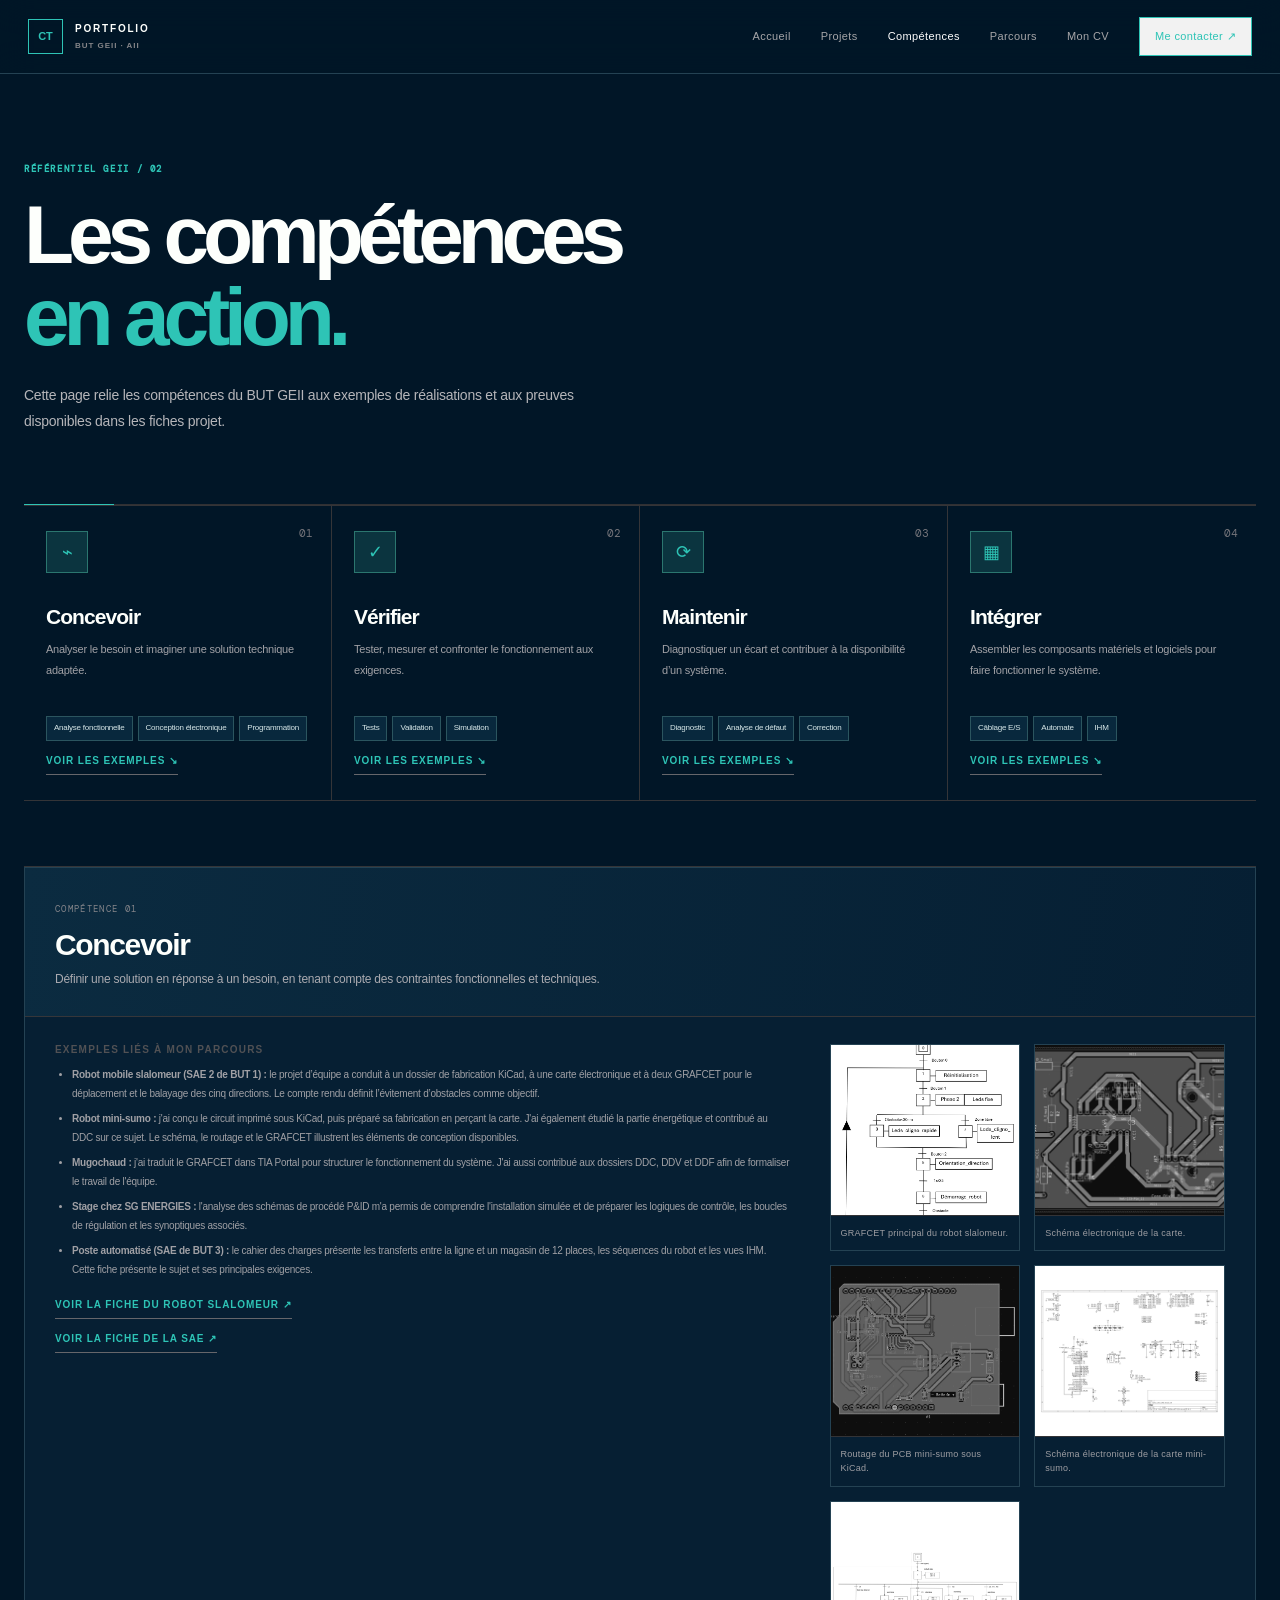
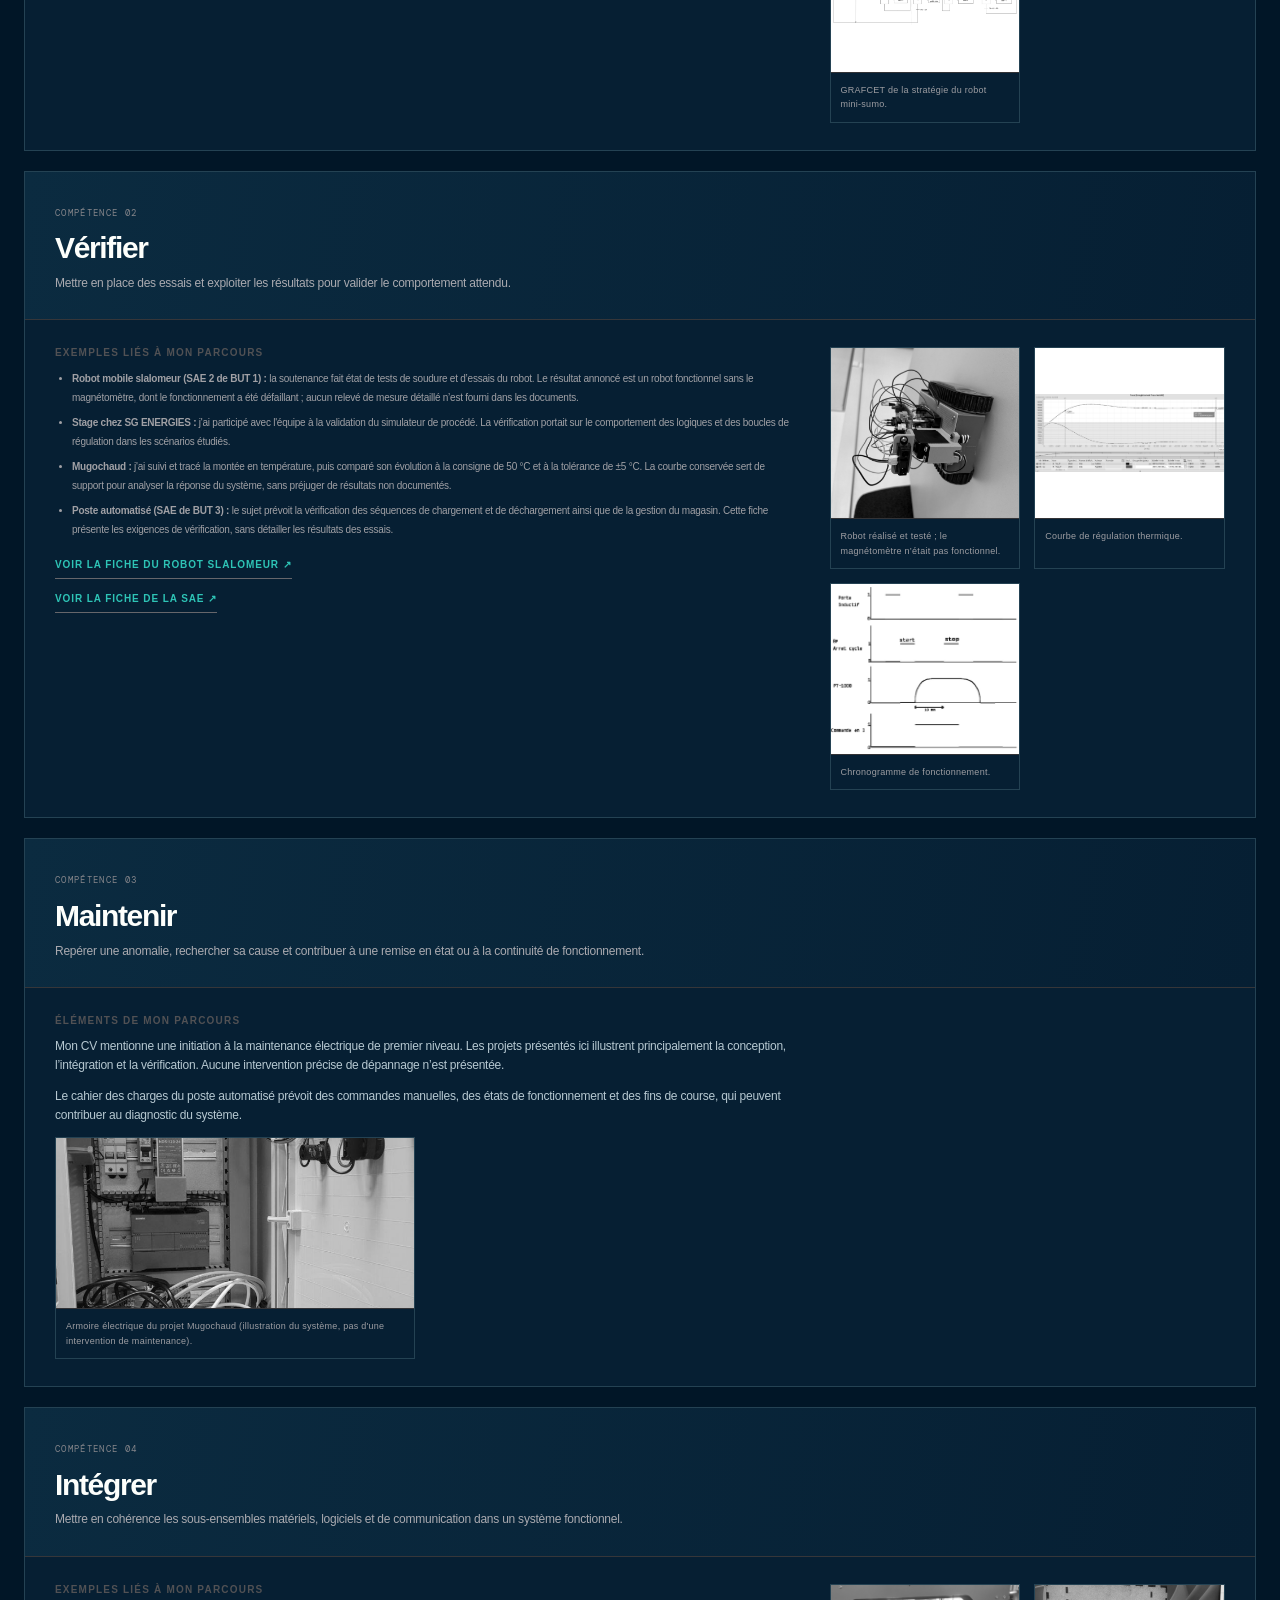
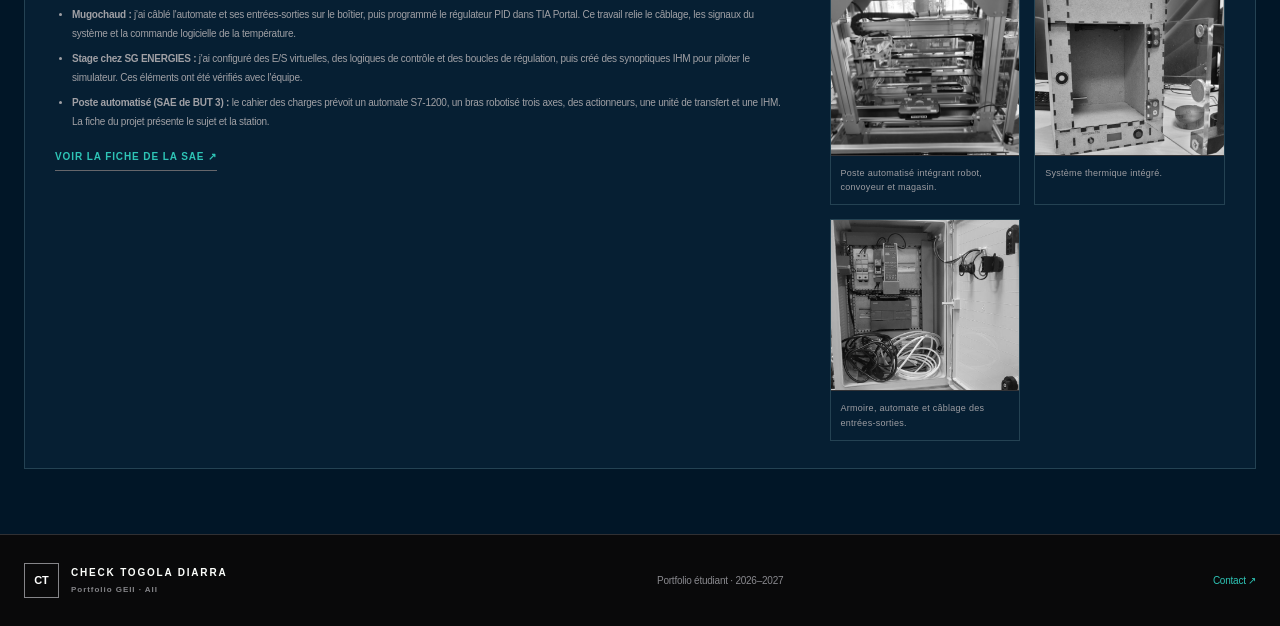
==== commit cefceed0: "Met à jour le portfolio et le CV Co-authored-by: Copilot <223556219+Copilot@users.noreply.github.com" ====
--- a/competences.html
+++ b/competences.html
@@ -4,8 +4,7 @@
 <body><a class="skip-link" href="#main-content">Aller au contenu</a>
 <header class="site-header"><a class="brand" href="index.html"><span class="brand-mark">CT</span><span>PORTFOLIO<span class="brand-sub">BUT GEII · AII</span></span></a><button class="menu-toggle" aria-label="Ouvrir le menu" aria-expanded="false">☰</button><nav class="nav"><a href="index.html">Accueil</a><a href="projets.html">Projets</a><a class="active" href="competences.html">Compétences</a><a href="parcours.html">Parcours</a><a href="cv.html">Mon CV</a><a href="contact.html" class="nav-cta">Me contacter ↗</a></nav></header>
 <main id="main-content">
-<section class="page-hero container"><p class="eyebrow">Référentiel GEII / 02</p><h1>Les compétences<br><span class="accent">en action.</span></h1><p class="hero-lead narrow">Cette page relie les compétences du BUT GEII à des exemples de réalisations. Les exemples ci-dessous sont issus des éléments indiqués dans mon CV ; les preuves et niveaux de maîtrise sont à compléter à partir de mes travaux réels.</p></section>
-<section class="container competence-intro"><div class="note-card"><span class="note-icon">i</span><p><strong>Comment lire cette page ?</strong><br>Une compétence doit être illustrée par des preuves : schéma, code, capture IHM, protocole de test, mesures ou bilan personnel. Clique sur un bloc pour consulter les projets associés.</p></div></section>
+<section class="page-hero container"><p class="eyebrow">Référentiel GEII / 02</p><h1>Les compétences<br><span class="accent">en action.</span></h1><p class="hero-lead narrow">Cette page relie les comp&eacute;tences du BUT GEII aux exemples de r&eacute;alisations et aux preuves disponibles dans les fiches projet.</p></section>
 <section class="container competence-grid">
   <a class="competence-card" href="#concevoir"><div class="competence-number">01</div><div class="competence-symbol">⌁</div><h2>Concevoir</h2><p>Analyser le besoin et imaginer une solution technique adaptée.</p><div class="competence-tags"><span>Analyse fonctionnelle</span><span>Conception électronique</span><span>Programmation</span></div><span class="card-link">Voir les exemples ↘</span></a>
   <a class="competence-card" href="#verifier"><div class="competence-number">02</div><div class="competence-symbol">✓</div><h2>Vérifier</h2><p>Tester, mesurer et confronter le fonctionnement aux exigences.</p><div class="competence-tags"><span>Tests</span><span>Validation</span><span>Simulation</span></div><span class="card-link">Voir les exemples ↘</span></a>
@@ -13,11 +12,11 @@
   <a class="competence-card" href="#integrer"><div class="competence-number">04</div><div class="competence-symbol">▦</div><h2>Intégrer</h2><p>Assembler les composants matériels et logiciels pour faire fonctionner le système.</p><div class="competence-tags"><span>Câblage E/S</span><span>Automate</span><span>IHM</span></div><span class="card-link">Voir les exemples ↘</span></a>
 </section>
 <section class="container competency-details">
-  <article class="competency-detail" id="concevoir"><div class="detail-head"><span class="detail-index">COMPÉTENCE 01</span><h2>Concevoir</h2><p>Définir une solution en réponse à un besoin, en tenant compte des contraintes fonctionnelles et techniques.</p></div><div class="detail-body"><div><h3>Exemples liés à mon parcours</h3><ul><li><strong>Robot mini-sumo :</strong> conception du PCB de bout en bout sous KiCad et étude liée à l’énergie du robot.</li><li><strong>Mugochaud :</strong> traduction du GRAFCET dans TIA Portal et contribution aux dossiers DDC, DDV et DDF.</li><li><strong>Stage :</strong> analyse de schémas de procédé P&amp;ID et préparation des logiques de contrôle.</li><li><strong>Poste automatisé (SAE BUT 3) :</strong> analyser les exigences et concevoir les séquences de transfert, la gestion du magasin de 12 places et les vues IHM. La réalisation reste à documenter.</li></ul><a href="projet-poste-chargement.html" class="text-link">Voir la fiche de la SAE ↗</a></div><div class="evidence-box"><h3>Preuves à ajouter</h3><p>☐ Cahier des charges annoté</p><p>☐ Schéma électrique / électronique</p><p>☐ Grafcet, algorithme ou extrait de code</p><p>☐ Justification d’un choix technique</p><a href="projets.html" class="text-link">Retrouver les projets ↗</a></div></div></article>
-  <article class="competency-detail" id="verifier"><div class="detail-head"><span class="detail-index">COMPÉTENCE 02</span><h2>Vérifier</h2><p>Mettre en place des essais et exploiter les résultats pour valider le comportement attendu.</p></div><div class="detail-body"><div><h3>Exemples liés à mon parcours</h3><ul><li><strong>Stage :</strong> validation du comportement du simulateur en collaboration avec l’équipe.</li><li><strong>Mugochaud :</strong> tracé de la montée en température et comparaison à la consigne de 50 °C (±5 °C). Ajouter la courbe réelle comme preuve.</li><li><strong>Poste automatisé (SAE BUT 3) :</strong> le cahier des charges demande de vérifier les séquences et les fonctions par exigence. Ajouter ici les essais et résultats réellement obtenus.</li></ul><a href="projet-poste-chargement.html" class="text-link">Voir la fiche de la SAE ↗</a></div><div class="evidence-box"><h3>Preuves à ajouter</h3><p>☐ Plan de test / critères d’acceptation</p><p>☐ Résultats mesurés et captures</p><p>☐ Écarts constatés et analyse</p><p>☐ Conclusion de validation</p><a href="projets.html" class="text-link">Retrouver les projets ↗</a></div></div></article>
-  <article class="competency-detail" id="maintenir"><div class="detail-head"><span class="detail-index">COMPÉTENCE 03</span><h2>Maintenir</h2><p>Repérer une anomalie, rechercher sa cause et contribuer à une remise en état ou à la continuité de fonctionnement.</p></div><div class="detail-body"><div><h3>Éléments à documenter</h3><p>Le CV mentionne des bases en maintenance électrique de premier niveau, mais ne décrit pas encore une intervention précise. La SAE du poste prévoit des commandes manuelles et des vues d’état utiles au diagnostic, sans démontrer à elle seule une activité de maintenance.</p><ul><li>Quel dysfonctionnement as-tu rencontré ?</li><li>Quels contrôles ou mesures as-tu réalisés ?</li><li>Quelle cause as-tu identifiée et quelle action a été menée ?</li></ul></div><div class="evidence-box"><h3>Preuves à ajouter</h3><p>☐ Fiche de diagnostic</p><p>☐ Mesures avant / après</p><p>☐ Cause racine et action corrective</p><p>☐ Procédure ou recommandation de prévention</p></div></div></article>
-  <article class="competency-detail" id="integrer"><div class="detail-head"><span class="detail-index">COMPÉTENCE 04</span><h2>Intégrer</h2><p>Mettre en cohérence les sous-ensembles matériels, logiciels et de communication dans un système fonctionnel.</p></div><div class="detail-body"><div><h3>Exemples liés à mon parcours</h3><ul><li><strong>Mugochaud :</strong> câblage de l’automate et des E/S sur le boîtier, puis programmation du PID dans TIA Portal.</li><li><strong>Stage :</strong> paramétrage des E/S virtuelles, logiques de contrôle, boucles de régulation et synoptiques IHM.</li><li><strong>Poste automatisé (SAE BUT 3) :</strong> articulation demandée entre automate S7-1200, axes robotisés, actionneurs, convoyeur et IHM. À étayer avec l’architecture et les tests effectivement réalisés.</li></ul><a href="projet-poste-chargement.html" class="text-link">Voir la fiche de la SAE ↗</a></div><div class="evidence-box"><h3>Preuves à ajouter</h3><p>☐ Photos du câblage ou de la maquette</p><p>☐ Liste des E/S et affectations</p><p>☐ Capture de configuration automate</p><p>☐ Capture IHM / synoptique</p><a href="projets.html" class="text-link">Retrouver les projets ↗</a></div></div></article>
+  <article class="competency-detail" id="concevoir"><div class="detail-head"><span class="detail-index">COMPÉTENCE 01</span><h2>Concevoir</h2><p>Définir une solution en réponse à un besoin, en tenant compte des contraintes fonctionnelles et techniques.</p></div><div class="detail-body"><div><h3>Exemples liés à mon parcours</h3><ul><li><strong>Robot mobile slalomeur (SAE 2 de BUT 1) :</strong> le projet d’équipe a conduit à un dossier de fabrication KiCad, à une carte électronique et à deux GRAFCET pour le déplacement et le balayage des cinq directions. Le compte rendu définit l’évitement d’obstacles comme objectif.</li><li><strong>Robot mini-sumo :</strong> j&apos;ai con&ccedil;u le circuit imprim&eacute; sous KiCad, puis pr&eacute;par&eacute; sa fabrication en per&ccedil;ant la carte. J&apos;ai &eacute;galement &eacute;tudi&eacute; la partie &eacute;nerg&eacute;tique et contribu&eacute; au DDC sur ce sujet. Le sch&eacute;ma, le routage et le GRAFCET illustrent les &eacute;l&eacute;ments de conception disponibles.</li><li><strong>Mugochaud :</strong> j&apos;ai traduit le GRAFCET dans TIA Portal pour structurer le fonctionnement du syst&egrave;me. J&apos;ai aussi contribu&eacute; aux dossiers DDC, DDV et DDF afin de formaliser le travail de l&apos;&eacute;quipe.</li><li><strong>Stage chez SG ENERGIES :</strong> l&apos;analyse des sch&eacute;mas de proc&eacute;d&eacute; P&amp;ID m&apos;a permis de comprendre l&apos;installation simul&eacute;e et de pr&eacute;parer les logiques de contr&ocirc;le, les boucles de r&eacute;gulation et les synoptiques associ&eacute;s.</li><li><strong>Poste automatis&eacute; (SAE de BUT 3) :</strong> le cahier des charges pr&eacute;sente les transferts entre la ligne et un magasin de 12 places, les s&eacute;quences du robot et les vues IHM. Cette fiche pr&eacute;sente le sujet et ses principales exigences.</li></ul><a href="projet-robot-slalomeur.html" class="text-link">Voir la fiche du robot slalomeur ↗</a><br><a href="projet-poste-chargement.html" class="text-link">Voir la fiche de la SAE ↗</a></div><div class="evidence-gallery competency-gallery"><figure><img src="assets/Image_Robot-Slalomeur/grafcet-principal.png" alt="GRAFCET principal du robot mobile slalomeur"><figcaption>GRAFCET principal du robot slalomeur.</figcaption></figure><figure><img src="assets/Image_Robot-Slalomeur/schema-electronique.png" alt="Schéma de la carte électronique du robot slalomeur"><figcaption>Schéma électronique de la carte.</figcaption></figure><figure><img src="assets/Image_Robot-Mini-Sumo/Bottom%20PCB.png" alt="Routage du circuit imprimé mini-sumo"><figcaption>Routage du PCB mini-sumo sous KiCad.</figcaption></figure><figure><img class="evidence-document" src="assets/Image_Robot-Mini-Sumo/carte_sumo_SAE2.pdf.png" alt="Sch&eacute;ma &eacute;lectronique de la carte mini-sumo"><figcaption>Sch&eacute;ma &eacute;lectronique de la carte mini-sumo.</figcaption></figure><figure><img class="evidence-document" src="assets/Image_Robot-Mini-Sumo/Grafcet-strat%C3%A9gie_RobotSumo.png" alt="GRAFCET de la strat&eacute;gie du robot mini-sumo"><figcaption>GRAFCET de la strat&eacute;gie du robot mini-sumo.</figcaption></figure></div></div></article>
+  <article class="competency-detail" id="verifier"><div class="detail-head"><span class="detail-index">COMPÉTENCE 02</span><h2>Vérifier</h2><p>Mettre en place des essais et exploiter les résultats pour valider le comportement attendu.</p></div><div class="detail-body"><div><h3>Exemples liés à mon parcours</h3><ul><li><strong>Robot mobile slalomeur (SAE 2 de BUT 1) :</strong> la soutenance fait état de tests de soudure et d’essais du robot. Le résultat annoncé est un robot fonctionnel sans le magnétomètre, dont le fonctionnement a été défaillant ; aucun relevé de mesure détaillé n’est fourni dans les documents.</li><li><strong>Stage chez SG ENERGIES :</strong> j&apos;ai particip&eacute; avec l&apos;&eacute;quipe &agrave; la validation du simulateur de proc&eacute;d&eacute;. La v&eacute;rification portait sur le comportement des logiques et des boucles de r&eacute;gulation dans les sc&eacute;narios &eacute;tudi&eacute;s.</li><li><strong>Mugochaud :</strong> j&apos;ai suivi et trac&eacute; la mont&eacute;e en temp&eacute;rature, puis compar&eacute; son &eacute;volution &agrave; la consigne de 50&nbsp;&#176;C et &agrave; la tol&eacute;rance de &plusmn;5&nbsp;&#176;C. La courbe conserv&eacute;e sert de support pour analyser la r&eacute;ponse du syst&egrave;me, sans pr&eacute;juger de r&eacute;sultats non document&eacute;s.</li><li><strong>Poste automatis&eacute; (SAE de BUT 3) :</strong> le sujet pr&eacute;voit la v&eacute;rification des s&eacute;quences de chargement et de d&eacute;chargement ainsi que de la gestion du magasin. Cette fiche pr&eacute;sente les exigences de v&eacute;rification, sans d&eacute;tailler les r&eacute;sultats des essais.</li></ul><a href="projet-robot-slalomeur.html" class="text-link">Voir la fiche du robot slalomeur ↗</a><br><a href="projet-poste-chargement.html" class="text-link">Voir la fiche de la SAE ↗</a></div><div class="evidence-gallery competency-gallery"><figure><img src="assets/Image_Robot-Slalomeur/robot-slalomeur-fini.jpg" alt="Robot slalomeur testé pendant le projet"><figcaption>Robot réalisé et testé ; le magnétomètre n’était pas fonctionnel.</figcaption></figure><figure><img class="evidence-document" src="assets/Image_Mugochaud/regulation-temp%C3%A9rature_Mugochaud.png" alt="Courbe de r&eacute;gulation thermique Mugochaud"><figcaption>Courbe de r&eacute;gulation thermique.</figcaption></figure><figure><img class="evidence-document" src="assets/Image_Mugochaud/Chronogramme_Mugochaud.png" alt="Chronogramme de fonctionnement Mugochaud"><figcaption>Chronogramme de fonctionnement.</figcaption></figure></div></div></article>
+  <article class="competency-detail" id="maintenir"><div class="detail-head"><span class="detail-index">COMP&Eacute;TENCE 03</span><h2>Maintenir</h2><p>Rep&eacute;rer une anomalie, rechercher sa cause et contribuer &agrave; une remise en &eacute;tat ou &agrave; la continuit&eacute; de fonctionnement.</p></div><div class="detail-body"><div><h3>&Eacute;l&eacute;ments de mon parcours</h3><p>Mon CV mentionne une initiation &agrave; la maintenance &eacute;lectrique de premier niveau. Les projets pr&eacute;sent&eacute;s ici illustrent principalement la conception, l&rsquo;int&eacute;gration et la v&eacute;rification. Aucune intervention pr&eacute;cise de d&eacute;pannage n&rsquo;est pr&eacute;sent&eacute;e.</p><p>Le cahier des charges du poste automatis&eacute; pr&eacute;voit des commandes manuelles, des &eacute;tats de fonctionnement et des fins de course, qui peuvent contribuer au diagnostic du syst&egrave;me.</p><div class="evidence-gallery competency-gallery"><figure><img src="assets/Image_Mugochaud/Armoire-electrique_Mugochaud.png" alt="Armoire &eacute;lectrique du projet Mugochaud"><figcaption>Armoire &eacute;lectrique du projet Mugochaud (illustration du syst&egrave;me, pas d&apos;une intervention de maintenance).</figcaption></figure></div></div></article>
+  <article class="competency-detail" id="integrer"><div class="detail-head"><span class="detail-index">COMPÉTENCE 04</span><h2>Intégrer</h2><p>Mettre en cohérence les sous-ensembles matériels, logiciels et de communication dans un système fonctionnel.</p></div><div class="detail-body"><div><h3>Exemples liés à mon parcours</h3><ul><li><strong>Mugochaud :</strong> j&apos;ai c&acirc;bl&eacute; l&apos;automate et ses entr&eacute;es-sorties sur le bo&icirc;tier, puis programm&eacute; le r&eacute;gulateur PID dans TIA Portal. Ce travail relie le c&acirc;blage, les signaux du syst&egrave;me et la commande logicielle de la temp&eacute;rature.</li><li><strong>Stage chez SG ENERGIES :</strong> j&apos;ai configur&eacute; des E/S virtuelles, des logiques de contr&ocirc;le et des boucles de r&eacute;gulation, puis cr&eacute;&eacute; des synoptiques IHM pour piloter le simulateur. Ces &eacute;l&eacute;ments ont &eacute;t&eacute; v&eacute;rifi&eacute;s avec l&apos;&eacute;quipe.</li><li><strong>Poste automatis&eacute; (SAE de BUT 3) :</strong> le cahier des charges pr&eacute;voit un automate S7-1200, un bras robotis&eacute; trois axes, des actionneurs, une unit&eacute; de transfert et une IHM. La fiche du projet pr&eacute;sente le sujet et la station.</li></ul><a href="projet-poste-chargement.html" class="text-link">Voir la fiche de la SAE ↗</a></div><div class="evidence-gallery competency-gallery"><figure><img src="assets/Image_poste-chargement/Poste_chargement_dechargement.jpg" alt="Poste automatis&eacute; de chargement et d&eacute;chargement"><figcaption>Poste automatis&eacute; int&eacute;grant robot, convoyeur et magasin.</figcaption></figure><figure><img src="assets/Image_Mugochaud/Mugochaud.png" alt="Meuble au chaud du projet Mugochaud"><figcaption>Syst&egrave;me thermique int&eacute;gr&eacute;.</figcaption></figure><figure><img src="assets/Image_Mugochaud/Armoire-electrique_Mugochaud.png" alt="Armoire &eacute;lectrique et c&acirc;blage du projet Mugochaud"><figcaption>Armoire, automate et c&acirc;blage des entr&eacute;es-sorties.</figcaption></figure></div></div></article>
 </section>
-<section class="container reflection-panel"><p class="eyebrow">Prise de recul</p><h2>Ce que je sais faire, et ce que je veux renforcer.</h2><p>Pour chaque compétence, ajoute un court bilan personnel : ce que j’ai réussi, la difficulté rencontrée, ce que j’ai appris et l’action que je ferai différemment la prochaine fois. C’est cette réflexion qui transforme une galerie de projets en portfolio.</p></section>
+
 </main><footer class="site-footer"><div class="container footer-inner"><a class="brand footer-brand" href="index.html"><span class="brand-mark">CT</span><span>CHECK TOGOLA DIARRA<span class="brand-sub">Portfolio GEII · AII</span></span></a><p>Portfolio étudiant · 2026–2027</p><a href="contact.html">Contact ↗</a></div></footer><script src="js/main.js"></script>
 </body></html>
--- a/css/style.css
+++ b/css/style.css
@@ -24,7 +24,8 @@
 .hero{min-height:670px;padding-top:95px;padding-bottom:100px;gap:6%;position:relative}.hero:after{content:"";position:absolute;left:0;right:0;bottom:0;height:1px;background:linear-gradient(90deg,transparent,#3a3a3d 12%,#3a3a3d 88%,transparent)}.eyebrow{font-family:'DM Mono',monospace;text-transform:uppercase;font-size:9px;letter-spacing:.18em;color:#a4a4a8}.status-dot{background:#d9d9dc;box-shadow:none;width:6px;height:6px}h1,h2,h3,h4{letter-spacing:-.045em}h1{font-size:clamp(48px,7vw,88px);line-height:.99;font-weight:700;letter-spacing:-.075em}h2{font-weight:600}h3{font-weight:600}.accent{color:#a7a7ab}.hero-lead{font-size:14px;line-height:1.9;color:#b5b5b9;max-width:550px}.button{border-radius:0;padding:13px 17px;font-size:10px;letter-spacing:.04em;text-transform:uppercase;transition:background .3s,color .3s,transform .4s,border-color .3s}.button-primary{background:#f3f3f3;color:#0a0a0a}.button-primary:hover{background:#c8c8cb;transform:translateY(-3px)}.button-quiet{border:1px solid #4a4a4e;background:transparent;color:#eee}.button-quiet:hover{border-color:#eee;background:#eee;color:#080808}.hero-facts{gap:28px}.hero-facts div{border-left:1px solid #414145;padding-left:13px}.hero-facts strong{font-size:12px}.hero-facts span{font-size:9px;color:#8c8c91}.hero-visual{height:430px}.visual-grid{background-image:linear-gradient(#ffffff08 1px,transparent 1px),linear-gradient(90deg,#ffffff08 1px,transparent 1px);background-size:36px 36px;opacity:.7}.terminal-card{background:#101011;border:1px solid #3b3b3e;border-radius:0;box-shadow:18px 18px 0 #000,0 25px 70px #0009;transform:rotate(-2deg);transition:transform .65s cubic-bezier(.2,.7,.2,1),box-shadow .65s}.hero-visual:hover .terminal-card{transform:rotate(0) translateY(-5px);box-shadow:12px 16px 0 #000,0 30px 80px #000b}.terminal-top{border-color:#303033}.terminal-top>span,.terminal-top>span:first-child,.terminal-top>span:nth-child(2),.terminal-top>span:nth-child(3){background:#77777b}.terminal-top small{color:#85858a}.terminal-body{color:#d2d2d5}.terminal-muted{color:#77777c}.terminal-green,.terminal-blue{color:#f1f1f1}.terminal-line{border-color:#303033;color:#929297}.terminal-line strong{color:#f5f5f5}.terminal-progress{background:#303033;border-radius:0}.terminal-progress i{background:#e8e8e8}.floating-chip{background:#111112;border:1px solid #444448;border-radius:0;color:#eee!important;box-shadow:8px 8px 0 #000;font-size:9px;letter-spacing:.04em}.hero-orbit{border-color:#303033;border-radius:0;transform:rotate(45deg)}.orbit-two{border-color:#222225}
 .section{padding-top:76px;padding-bottom:92px;position:relative}.section-heading{align-items:end;margin-bottom:35px;gap:45px}.section-heading h2{font-size:clamp(30px,4vw,48px);max-width:650px}.section-heading>p{font-size:12px;line-height:1.8;color:#9a9a9f}.feature-grid{gap:0;border-top:1px solid #353538;border-bottom:1px solid #353538}.feature-card,.competence-card{background:transparent;border:0;border-right:1px solid #353538;border-radius:0;padding:30px 28px;box-shadow:none;position:relative;overflow:hidden;transition:background .45s ease,transform .45s ease}.feature-card:last-child{border-right:0}.feature-card:hover,.competence-card:hover{transform:translateY(-3px);border-color:#55555a;background:#151516;box-shadow:none}.feature-icon,.competence-symbol{background:transparent;border:1px solid #535358;border-radius:0;color:#f1f1f1;width:42px;height:42px;font-size:18px;margin-bottom:32px}.card-index,.detail-index{font:9px 'DM Mono',monospace;letter-spacing:.15em;color:#85858a}.feature-card h3{font-size:23px;margin:15px 0 12px}.feature-card p,.competence-card p{font-size:11px;line-height:1.9;color:#a1a1a6;min-height:66px}.card-link,.text-link{color:#eee;font-size:10px;text-transform:uppercase;letter-spacing:.09em;border-bottom:1px solid #66666b;padding-bottom:5px}.statement-band{background:#101011;border-block:1px solid #333336;padding:80px 0;position:relative}.statement-band:before{content:"";position:absolute;top:0;left:0;width:23%;height:1px;background:#e8e8e8}.statement-inner h2{font-size:clamp(30px,4.2vw,52px);line-height:1.1}.statement-inner>p:last-child{max-width:620px;color:#a2a2a7;font-size:12px;line-height:1.9}.site-footer{background:#09090a;border-top:1px solid #303033;padding:28px 0}.footer-inner>p,.footer-inner>a:last-child{color:#89898e;font-size:10px}.footer-inner>a:last-child{color:#eee}.page-hero{padding-top:88px;padding-bottom:55px;border-bottom:1px solid #303033;position:relative}.page-hero:after{content:"";position:absolute;bottom:-1px;left:0;width:90px;height:1px;background:#f1f1f1}.page-hero h1{font-size:clamp(45px,7vw,82px)}
 /* Cartes projets : cadre noir, zones image séparées et survol doux */
-.project-list{gap:26px;padding-top:35px;padding-bottom:85px}.project-card{grid-template-columns:.95fr 1.05fr;background:#101011;border:1px solid #343437;border-radius:0;box-shadow:10px 10px 0 rgba(0,0,0,.65);transition:border-color .45s ease,transform .55s cubic-bezier(.2,.7,.2,1),box-shadow .55s;overflow:hidden}.project-card:hover{transform:translateY(-5px);border-color:#6b6b70;box-shadow:14px 16px 0 rgba(0,0,0,.6)}.project-image{min-height:360px;background:#171718;border-right:1px solid #343437;isolation:isolate}.project-image:after{content:"";position:absolute;inset:0;background:linear-gradient(135deg,rgba(0,0,0,.08),rgba(0,0,0,.58));z-index:1;pointer-events:none;transition:opacity .5s}.project-card:hover .project-image:after{opacity:.55}.project-image img{filter:grayscale(1) contrast(1.08);opacity:.82;transform:scale(1.015);transition:filter .7s ease,transform .9s cubic-bezier(.2,.7,.2,1),opacity .6s}.project-card:hover .project-image img{filter:grayscale(.35) contrast(1.04);transform:scale(1.06);opacity:1}.image-label{z-index:2;bottom:16px;left:16px;background:#0b0b0bdd;color:#e8e8e8;border:1px solid #55555a;border-radius:0;padding:7px 10px;font-size:8px;letter-spacing:.12em}.project-content{padding:clamp(23px,3vw,38px);display:flex;flex-direction:column;justify-content:center}.project-meta{gap:6px}.tag,.skill-pills span{border:1px solid #444448;color:#bdbdc1;border-radius:0;background:transparent;padding:5px 8px;font-size:8px;letter-spacing:.04em}.project-content h2{font-size:clamp(25px,3vw,36px);line-height:1.1}.project-intro{color:#b1b1b6;font-size:12px;line-height:1.9}.project-columns{gap:20px}.project-columns h4,.evidence-box h3,.detail-body h3{font-size:10px;text-transform:uppercase;letter-spacing:.12em}.project-columns ul,.detail-body ul{color:#a0a0a5;font-size:10px;line-height:1.9}.project-footer{border-color:#39393d}.skill-pills span{color:#eee;border-color:#4a4a4e}.small-note{color:#85858a}.add-project{background:#111112;border:1px solid #343437;border-radius:0;box-shadow:8px 8px 0 #000;padding:32px}.add-project p:last-child{color:#a2a2a7;font-size:12px}.note-card{background:#111112;border:1px solid #3a3a3d;border-radius:0}.note-icon{background:#202022;border:1px solid #4b4b50;color:#eee;border-radius:0}.note-card p{color:#aaaab0}.competence-grid{gap:0;border-block:1px solid #343437}.competence-card{padding:25px 22px;border-bottom:1px solid #343437}.competence-card:nth-child(4n){border-right:0}.competence-number{color:#74747a}.competence-card h2{font-size:21px}.competence-tags span{font-size:8px;color:#bdbdc1;background:#1b1b1d;border:1px solid #343437;border-radius:0;padding:5px 7px}.competency-details{gap:20px}.competency-detail{border:1px solid #363639;background:#101011;border-radius:0}.detail-head{background:#161617;border-bottom:1px solid #363639}.detail-head p,.detail-body p{color:#aaaab0}.detail-layout{gap:28px}.detail-cover,.detail-aside{background:#111112;border:1px solid #38383b;border-radius:0}.detail-cover{box-shadow:10px 10px 0 #000}.detail-cover img{filter:grayscale(1);transition:filter .6s ease}.detail-cover:hover img{filter:grayscale(.35)}.detail-section{border-color:#343437}.detail-section p,.detail-section li{color:#b0b0b5}.detail-aside{box-shadow:7px 7px 0 #000}.aside-line{border-color:#343437}.aside-line small{color:#8f8f95}.evidence-gallery{gap:14px}.evidence-gallery figure{background:#101011;border:1px solid #39393d;border-radius:0;overflow:hidden;transition:border-color .35s,transform .45s}.evidence-gallery figure:hover{border-color:#77777c;transform:translateY(-3px)}.evidence-gallery img{filter:grayscale(1);transition:filter .6s,transform .7s}.evidence-gallery figure:hover img{filter:grayscale(.25);transform:scale(1.03)}.evidence-gallery figcaption{border-top:1px solid #333336;color:#9d9da2;font-size:9px;letter-spacing:.03em}.evidence-placeholder{background:linear-gradient(135deg,#181819,#101011);border:1px dashed #55555a;color:#c5c5c9;font:10px 'DM Mono',monospace;letter-spacing:.1em}.skill-detail-list>div{border-color:#39393d;border-radius:0}.skill-detail-list b{color:#eee}.skill-detail-list p{color:#aaaab0}.timeline{border-color:#3b3b3f}.timeline-item:before{background:#e8e8e8;box-shadow:0 0 0 4px #29292b}.tool-card,.contact-card,.contact-note{background:#111112;border-color:#39393d;border-radius:0}.contact-card p,.contact-note>p{color:#aaaab0}
+.project-list{gap:26px;padding-top:35px;padding-bottom:85px}.project-card{grid-template-columns:.95fr 1.05fr;background:#101011;border:1px solid #343437;border-radius:0;box-shadow:10px 10px 0 rgba(0,0,0,.65);transition:border-color .45s ease,transform .55s cubic-bezier(.2,.7,.2,1),box-shadow .55s;overflow:hidden}.project-card:hover{transform:translateY(-5px);border-color:#6b6b70;box-shadow:14px 16px 0 rgba(0,0,0,.6)}.project-image{min-height:360px;background:#171718;border-right:1px solid #343437;isolation:isolate}.project-image:after{content:"";position:absolute;inset:0;background:linear-gradient(135deg,rgba(0,0,0,.08),rgba(0,0,0,.58));z-index:1;pointer-events:none;transition:opacity .5s}.project-card:hover .project-image:after{opacity:.55}.project-image img{filter:grayscale(1) contrast(1.08);opacity:.82;transform:scale(1.015);transition:filter .7s ease,transform .9s cubic-bezier(.2,.7,.2,1),opacity .6s}.project-card:hover .project-image img{filter:grayscale(.35) contrast(1.04);transform:scale(1.06);opacity:1}.image-label{z-index:2;bottom:16px;left:16px;background:#0b0b0bdd;color:#e8e8e8;border:1px solid #55555a;border-radius:0;padding:7px 10px;font-size:8px;letter-spacing:.12em}.project-content{padding:clamp(23px,3vw,38px);display:flex;flex-direction:column;justify-content:center}.project-meta{gap:6px}.tag,.skill-pills span{border:1px solid #444448;color:#bdbdc1;border-radius:0;background:transparent;padding:5px 8px;font-size:8px;letter-spacing:.04em}.project-content h2{font-size:clamp(25px,3vw,36px);line-height:1.1}.project-intro{color:#b1b1b6;font-size:12px;line-height:1.9}.project-columns{gap:20px}.project-columns h4,.evidence-box h3,.detail-body h3{font-size:10px;text-transform:uppercase;letter-spacing:.12em}.project-columns-single{grid-template-columns:1fr}
+.project-columns ul,.detail-body ul{color:#a0a0a5;font-size:10px;line-height:1.9}.project-footer{border-color:#39393d}.skill-pills span{color:#eee;border-color:#4a4a4e}.small-note{color:#85858a}.add-project{background:#111112;border:1px solid #343437;border-radius:0;box-shadow:8px 8px 0 #000;padding:32px}.add-project p:last-child{color:#a2a2a7;font-size:12px}.note-card{background:#111112;border:1px solid #3a3a3d;border-radius:0}.note-icon{background:#202022;border:1px solid #4b4b50;color:#eee;border-radius:0}.note-card p{color:#aaaab0}.competence-grid{gap:0;border-block:1px solid #343437}.competence-card{padding:25px 22px;border-bottom:1px solid #343437}.competence-card:nth-child(4n){border-right:0}.competence-number{color:#74747a}.competence-card h2{font-size:21px}.competence-tags span{font-size:8px;color:#bdbdc1;background:#1b1b1d;border:1px solid #343437;border-radius:0;padding:5px 7px}.competency-details{gap:20px}.competency-detail{border:1px solid #363639;background:#101011;border-radius:0}.detail-head{background:#161617;border-bottom:1px solid #363639}.detail-head p,.detail-body p{color:#aaaab0}.detail-layout{gap:28px}.detail-cover,.detail-aside{background:#111112;border:1px solid #38383b;border-radius:0}.detail-cover{box-shadow:10px 10px 0 #000}.detail-cover img{filter:grayscale(1);transition:filter .6s ease}.detail-cover:hover img{filter:grayscale(.35)}.detail-section{border-color:#343437}.detail-section p,.detail-section li{color:#b0b0b5}.detail-aside{box-shadow:7px 7px 0 #000}.aside-line{border-color:#343437}.aside-line small{color:#8f8f95}.evidence-gallery{gap:14px}.evidence-gallery figure{background:#101011;border:1px solid #39393d;border-radius:0;overflow:hidden;transition:border-color .35s,transform .45s}.evidence-gallery figure:hover{border-color:#77777c;transform:translateY(-3px)}.evidence-gallery img{filter:grayscale(1);transition:filter .6s,transform .7s}.evidence-gallery figure:hover img{filter:grayscale(.25);transform:scale(1.03)}.evidence-gallery figcaption{border-top:1px solid #333336;color:#9d9da2;font-size:9px;letter-spacing:.03em}.evidence-placeholder{background:linear-gradient(135deg,#181819,#101011);border:1px dashed #55555a;color:#c5c5c9;font:10px 'DM Mono',monospace;letter-spacing:.1em}.skill-detail-list>div{border-color:#39393d;border-radius:0}.skill-detail-list b{color:#eee}.skill-detail-list p{color:#aaaab0}.timeline{border-color:#3b3b3f}.timeline-item:before{background:#e8e8e8;box-shadow:0 0 0 4px #29292b}.tool-card,.contact-card,.contact-note{background:#111112;border-color:#39393d;border-radius:0}.contact-card p,.contact-note>p{color:#aaaab0}
 /* Transitions d'apparition et mouvements accessibles */
 @media(prefers-reduced-motion:no-preference){.feature-card,.competence-card,.project-card,.detail-cover,.evidence-gallery figure{animation:editorial-in .75s both;animation-timing-function:cubic-bezier(.2,.7,.2,1)}@keyframes editorial-in{from{opacity:.45;transform:translateY(10px)}to{opacity:1;transform:translateY(0)}}}
 @media(max-width:950px){.hero{gap:25px}.project-card{grid-template-columns:1fr 1.1fr}.project-image{min-height:320px}.competence-grid{grid-template-columns:repeat(2,1fr)}.competence-card:nth-child(2n){border-right:0}.competence-card:nth-child(4n){border-right:0}}
@@ -125,6 +126,16 @@
 .cv-tool-logos{display:grid;grid-template-columns:repeat(3,minmax(0,1fr));gap:9px;margin-top:20px}
 .cv-tool-logos>div{min-width:0;min-height:72px;display:flex;flex-direction:column;align-items:flex-start;justify-content:center;gap:8px;padding:10px;border:1px solid var(--line);border-radius:9px;background:#061f33}
 .cv-tool-logos img{width:auto;max-width:100%;height:25px;object-fit:contain;object-position:left center}
+.evidence-gallery img.evidence-document{object-fit:contain;background:#fff}
+.evidence-gallery video{display:block;width:100%;aspect-ratio:16/9;object-fit:contain;background:#000}
+.project-image img,.detail-cover img,.evidence-gallery img{cursor:zoom-in}
+.project-image img:focus-visible,.detail-cover img:focus-visible,.evidence-gallery img:focus-visible{outline:3px solid var(--accent);outline-offset:-3px}
+.image-viewer{position:fixed;inset:0;width:min(96vw,1500px);max-width:none;max-height:94vh;padding:24px;border:1px solid #ffffff35;background:#101011;color:var(--text);box-shadow:0 20px 90px #000b}
+.image-viewer::backdrop{background:#000d;backdrop-filter:blur(5px)}
+.image-viewer>img{width:auto;height:auto;max-width:100%;max-height:calc(94vh - 100px);object-fit:contain;margin:0 auto}
+.image-viewer-close{position:absolute;top:10px;right:12px;width:42px;height:42px;border:1px solid #ffffff45;background:#101011;color:#fff;font-size:30px;line-height:1;cursor:pointer}
+.image-viewer-caption{margin:14px 48px 0 0;color:#d0d0d4;font-size:12px;text-align:center}
+@media(max-width:500px){.image-viewer{width:100vw;max-width:none;max-height:100vh;padding:52px 12px 18px;border:0}.image-viewer>img{max-height:calc(100vh - 110px)}}
 .cv-tool-logos span{font-size:9px;font-weight:700;color:#d8e8e9}
 @media(max-width:700px){.cv-tool-logos>div{min-height:68px;padding:8px}.cv-tool-logos img{height:22px}}
 
